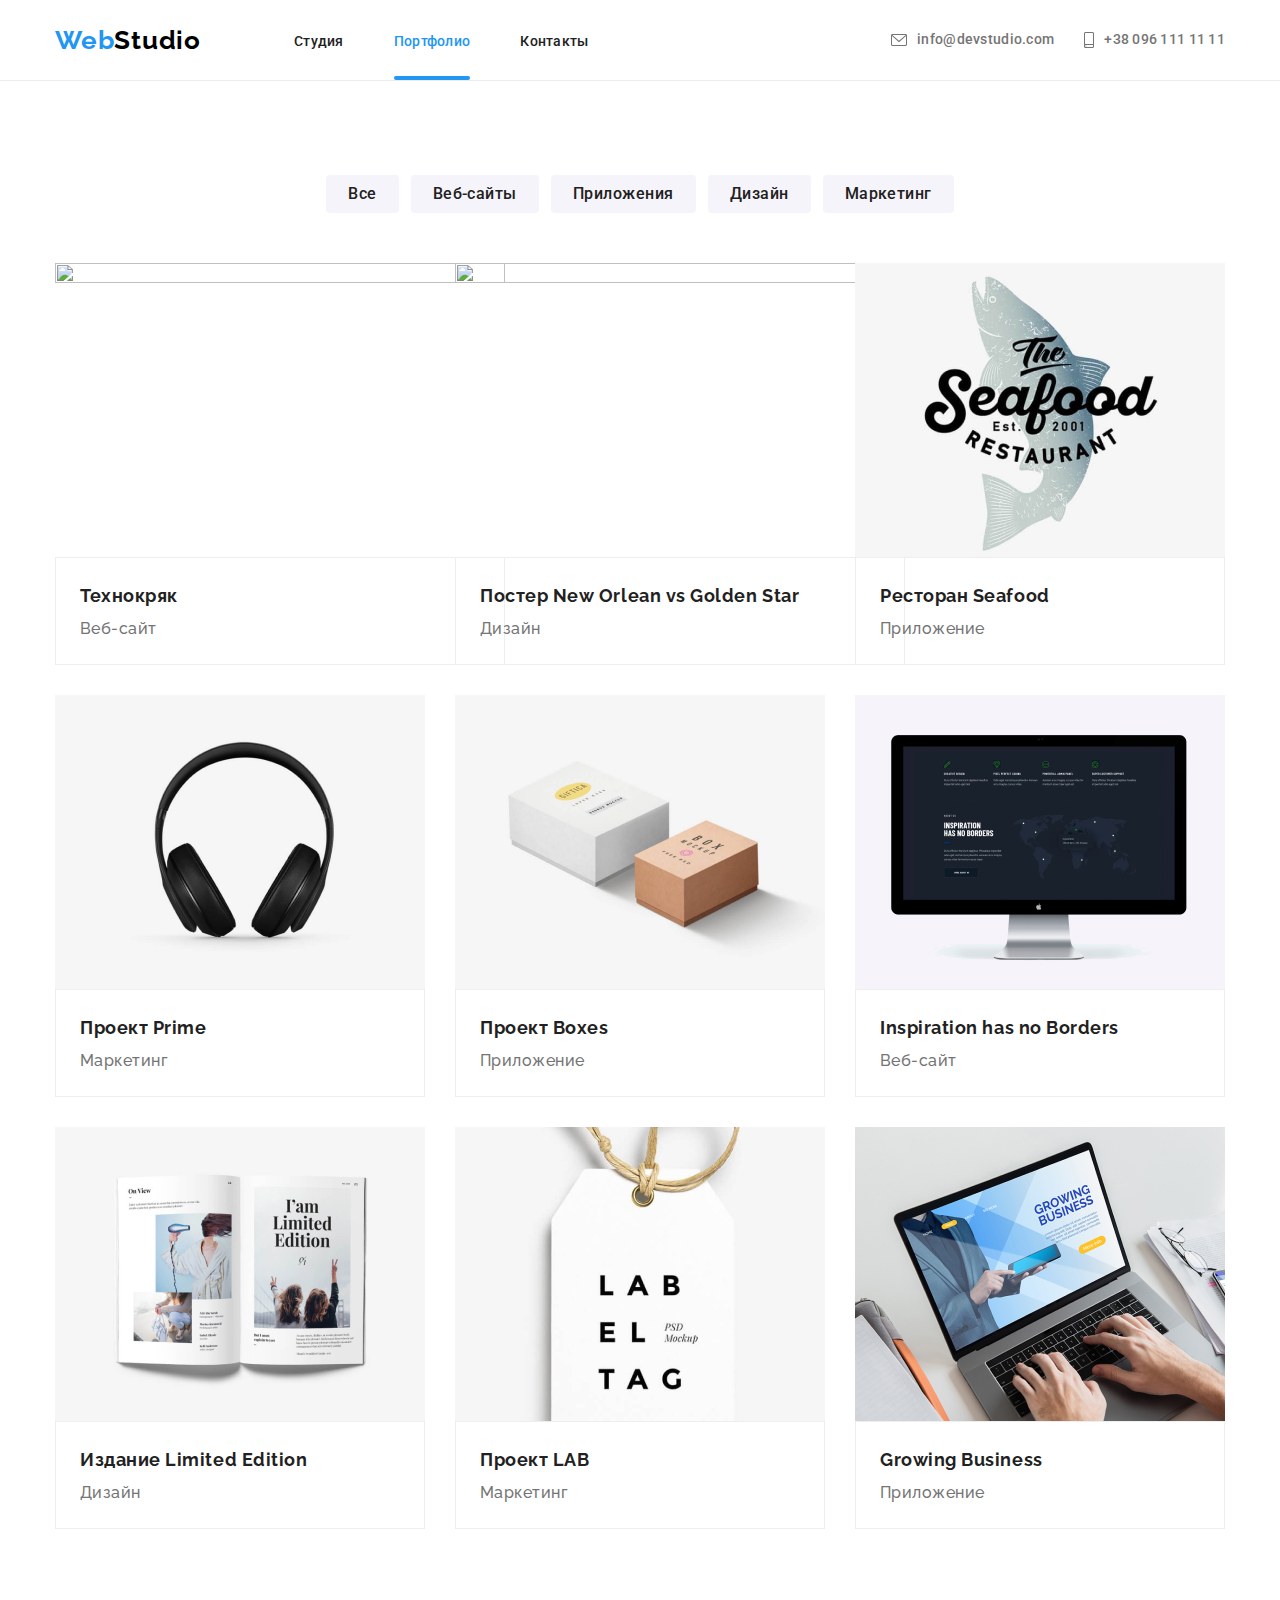
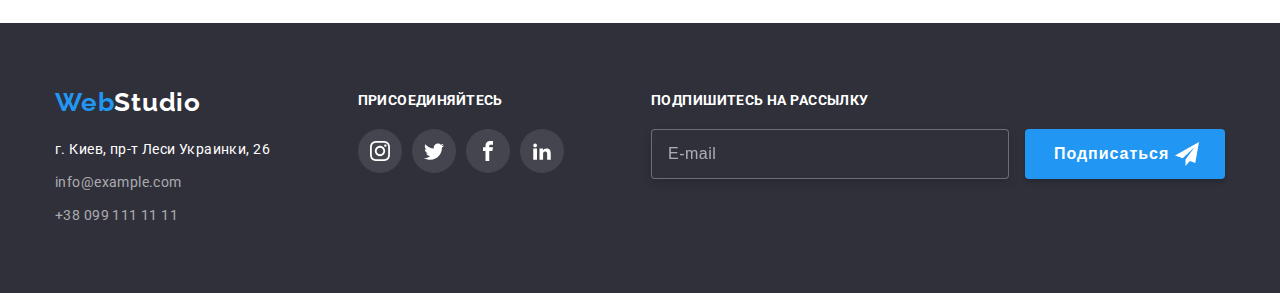
==== portfolio.html @ c04959a3 "й" ====
<!DOCTYPE html>
<html lang="ru">
<head>
    <meta charset="UTF-8">
    <meta http-equiv="X-UA-Compatible" content="IE=edge">
    <meta name="viewport" content="width=device-width, initial-scale=1.0">
    <link href="https://fonts.googleapis.com/css2?family=Roboto:wght@400;500;700;900&display=swap" rel="stylesheet">
    <link href="https://fonts.googleapis.com/css2?family=Raleway:wght@500;600;700&display=swap" rel="stylesheet">
    <link rel="stylesheet" href="./css/main.css">
    <title>HomeWork</title>
</head>
<body>
    <header class="test head">
        <div class="container head__container">
            <nav class="head__nav">
                <a class="head__logo" href="#">Web<span>Studio</span></a>
            </nav>
            <div>
                <ul class="head__type">
                    <li><a class="head__website" href="./index.html">Студия</a></li>
                    <li><a class="head__website-link" href="./portfolio.html">Портфолио</a></li>
                    <li><a class="head__website" href="#">Контакты</a></li>
                </ul>
            </div>
            <div class="head__block">
                <ul class="head__adress">
                    <li><a class="head__link" href="mailto:info@devstudio.com">
                        <svg class="head__svg-icon" width="16" height="12">
                            <use href="./images/social/svg/symbol-defs.svg#icon-envelope"></use>
                        </svg>info@devstudio.com</a></li>
                    <li><a class="head__link" href="tel:+380961111111">
                        <svg class="head__svg-icon" width="10" height="16">
                            <use href="./images/social/svg/symbol-defs.svg#icon-smartphone"></use>
                        </svg>+38 096 111 11 11</a></li>
                </ul>
            </div>
        </div>
    </header>
    <main class="main-container">
            <section class="section filters">
                <div class="container">
                    <ul class="filters__bottoms">
                        <li><button class="filters__btn" type="button">Все</button></li>
                        <li><button class="filters__btn" type="button">Веб-сайты</button></li>
                        <li><button class="filters__btn" type="button">Приложения</button></li>
                        <li><button class="filters__btn" type="button">Дизайн</button></li>
                        <li><button class="filters__btn" type="button">Маркетинг</button></li>
                    </ul>
                    <ul class="filters__box">
                        <li>
                            <article class="filters__card">
                                <a href="#" class="filters__card-shadow">
                                    <div class="filters__opacity">
                                        <picture>
                                            <source srcset="./images/desktop/img-portdesk-x1.jpg 1x, ./images/desktop/img-portdesk-x1.jpg 2x" media="(min-width: 1200px)" type="image/jpeg">
                                            <source srcset="./images/tablet/img-porthub-x1.jpg 1x, ./images/tablet/img-porthub-x2.jpg 2x" media="(min-width: 768px)" type="image/jpeg">
                                            <source srcset="./images/mobile/img-portmob-x1.jpg 1x, ./images/mobile/img-portmob-x2.jpg 2x" media="(max-width: 767.98px)" type="image/jpeg">
                                            <img src="./images/mobile/img-portmob-x1.jpg" width="450" height="294">
                                        </picture>
                                        <div class="filters__position">
                                            <p>Технокряк это современная площадка распространения коронавируса. Компании используют эту платформу для цифрового шпионажа и атак на защищённые сервера конкурентов.</p>
                                        </div>
                                    </div>
                                    <div class="filters__info">
                                        <h3 class="filters__text">Технокряк</h3>
                                        <p class="filters__text-p">Веб-сайт</p>
                                    </div>
                                </a>
                            </article>
                        </li>
                        <li>
                            <article class="filters__card">
                                <a href="#" class="filters__card-shadow">
                                    <div class="filters__opacity">
                                        <picture>
                                            <source srcset="./images/desktop/img2-portdesk-x1.jpg 1x, ./images/desktop/img2-portdesk-x1.jpg 2x" media="(min-width: 1200px)" type="image/jpeg">
                                            <source srcset="./images/tablet/img2-porthub-x1.jpg 1x, ./images/tablet/img2-porthub-x2.jpg 2x" media="(min-width: 768px)" type="image/jpeg">
                                            <source srcset="./images/mobile/img2-portmob-x1.jpg 1x, ./images/mobile/img2-portmob-x2.jpg 2x" media="(max-width: 767.98px)" type="image/jpeg">
                                            <img src="./images/mobile/img2-portmob-x1.jpg" width="450" height="294">
                                        </picture>
                                            <div class="filters__position">
                                                <p>Технокряк это современная площадка распространения коронавируса. Компании используют эту платформу для цифрового шпионажа и атак на защищённые сервера конкурентов.</p>
                                            </div>
                                    </div>
                                    <div class="filters__info">
                                        <h3 class="filters__text">Постер New Orlean vs Golden Star</h3>
                                        <p class="filters__text-p">Дизайн</p>
                                    </div>
                                </a>
                            </article>
                        </li>
                        <li>
                            <article class="filters__card">
                                <a href="#" class="filters__card-shadow">
                                    <div class="filters__opacity">
                                        <img src="./images/img_3.jpg" width="370" height="294">
                                            <div class="filters__position">
                                                <p>Технокряк это современная площадка распространения коронавируса. Компании используют эту платформу для цифрового шпионажа и атак на защищённые сервера конкурентов.</p>
                                            </div>
                                    </div>
                                    <div class="filters__info">
                                        <h3 class="filters__text">Ресторан Seafood</h3>
                                        <p class="filters__text-p">Приложение</p>
                                    </div>
                                </a>
                            </article>
                        </li>
                        <li>
                            <article class="filters__card">
                                <a href="#" class="filters__card-shadow">
                                    <div class="filters__opacity">
                                        <img src="./images/img_4.jpg" width="370" height="294">
                                            <div class="filters__position">
                                                <p>Технокряк это современная площадка распространения коронавируса. Компании используют эту платформу для цифрового шпионажа и атак на защищённые сервера конкурентов.</p>
                                            </div>
                                    </div>
                                    <div class="filters__info">
                                        <h3 class="filters__text">Проект Prime</h3>
                                        <p class="filters__text-p">Маркетинг</p>
                                    </div>
                                </a>
                            </article>
                        </li>
                        <li>
                            <article class="filters__card">
                                <a href="#" class="filters__card-shadow">
                                    <div class="filters__opacity">
                                        <img src="./images/img_5.jpg" width="370" height="294">
                                            <div class="filters__position">
                                                <p>Технокряк это современная площадка распространения коронавируса. Компании используют эту платформу для цифрового шпионажа и атак на защищённые сервера конкурентов.</p>
                                            </div>
                                    </div>
                                    <div class="filters__info">
                                        <h3 class="filters__text">Проект Boxes</h3>
                                        <p class="filters__text-p">Приложение</p>
                                    </div>
                                </a>
                            </article>
                        </li>
                        <li>
                            <article class="filters__card">
                                <a href="#" class="filters__card-shadow">
                                    <div class="filters__opacity">
                                        <img src="./images/img_6.jpg" width="370" height="294">
                                            <div class="filters__position">
                                                <p>Технокряк это современная площадка распространения коронавируса. Компании используют эту платформу для цифрового шпионажа и атак на защищённые сервера конкурентов.</p>
                                            </div>
                                    </div>
                                    <div class="filters__info">
                                        <h3 class="filters__text">Inspiration has no Borders</h3>
                                        <p class="filters__text-p">Веб-сайт</p>
                                    </div>
                                </a>
                            </article>
                        </li>
                        <li>
                            <article class="filters__card">
                                <a href="#" class="filters__card-shadow">
                                    <div class="filters__opacity">
                                        <img src="./images/img_7.jpg" width="370" height="294">
                                            <div class="filters__position">
                                                <p>Технокряк это современная площадка распространения коронавируса. Компании используют эту платформу для цифрового шпионажа и атак на защищённые сервера конкурентов.</p>
                                            </div>
                                    </div>
                                    <div class="filters__info">
                                        <h3 class="filters__text">Издание Limited Edition</h3>
                                        <p class="filters__text-p">Дизайн</p>
                                    </div>
                                </a>
                            </article>
                        </li>
                        <li>
                            <article class="filters__card">
                                <a href="#" class="filters__card-shadow">
                                    <div class="filters__opacity">
                                        <img src="./images/img_8.jpg" width="370" height="294">
                                            <div class="filters__position">
                                                <p>Технокряк это современная площадка распространения коронавируса. Компании используют эту платформу для цифрового шпионажа и атак на защищённые сервера конкурентов.</p>
                                            </div>
                                    </div>
                                    <div class="filters__info">
                                        <h3 class="filters__text">Проект LAB</h3>
                                        <p class="filters__text-p">Маркетинг</p>
                                    </div>
                                </a>
                            </article>
                        </li>
                        <li>
                            <article class="filters__card">
                                <a href="#" class="filters__card-shadow">
                                    <div class="filters__opacity">
                                        <img src="./images/img_9.jpg" width="370" height="294">
                                            <div class="filters__position">
                                                <p>Технокряк это современная площадка распространения коронавируса. Компании используют эту платформу для цифрового шпионажа и атак на защищённые сервера конкурентов.</p>
                                            </div>
                                    </div>
                                    <div class="filters__info">
                                        <h3 class="filters__text">Growing Business</h3>
                                        <p class="filters__text-p">Приложение</p>
                                    </div>
                                </a>
                            </article>
                        </li>
                    </ul>
                </div>
            </section>
        </div>
    </main>
    <footer class="footer">
        <div class="container footer__container">
            <div class="footer__block">
                <a class="footer__logo" href="#">Web<span>Studio</span></a>
                <address> 
                    <ul class="footer__type">
                        <li><p>г. Киев, пр-т Леси Украинки, 26</p></li>
                        <li class="footer__adress"><a class="footer__link" href="mailto:info@example.com">info@example.com</a></li>
                        <li class="footer__adress"><a class="footer__link" href="tel:+380991111111">+38 099 111 11 11</a></li>
                    </ul>
                </address>
            </div>
            <div class="footer__social">
                <h4>присоединяйтесь</h4>
                <ul class="footer__social-adress">
                    <li class="footer__social-modern">
                        <a class="footer__social-size" href="#">
                            <svg class="soc__icons" width="20" height="20">
                                <use href="./images/social/svg/symbol-defs.svg#icon-instagram"></use>
                            </svg>
                        </a>
                    </li>
                    <li class="footer__social-modern">
                        <a class="footer__social-size"  href="#">
                            <svg class="soc__icons" width="20" height="20">
                                <use href="./images/social/svg/symbol-defs.svg#icon-twitter"></use>
                            </svg>
                        </a>
                    </li>
                    <li class="footer__social-modern">
                        <a class="footer__social-size" href="#">
                            <svg class="soc__icons" width="20" height="20">
                                <use href="./images/social/svg/symbol-defs.svg#icon-facebook"></use>
                            </svg>
                        </a>
                    </li>
                    <li class="footer__social-modern">
                        <a class="footer__social-size" href="#">
                            <svg class="soc__icons" width="20" height="20">
                                <use href="./images/social/svg/symbol-defs.svg#icon-linkedin2"></use>
                            </svg>
                        </a>
                    </li>
                </ul>
            </div>
            <div class="footer__mail">
                <form>
                    <h4>Подпишитесь на рассылку</h4>
                    <div class="footer__input-text">
                        <input type="email" class="footer__mail-type" name="email" placeholder="E-mail">
                        <button type="submit" class="footer__input-btn">Подписаться</button>
                    </div>
                </form>
            </div>
        </div>
    </footer>
</body>
</html>
---- css/main.css ----
body {
  font-family: 'Roboto', sans-serif;
  color: black;
  margin: 0;
  padding: 0;
}

p {
  letter-spacing: 0.03em;
  color: #757575;
}

a {
  font-family: 'Raleway', sans-serif;
  text-decoration: none;
  font-weight: 500;
  color: #212121;
}

h1 {
  font-weight: 900;
  font-size: 26px;
  line-height: 1.61;
  text-align: center;
  letter-spacing: 0.06em;
  text-transform: uppercase;
  color: #FFFFFF;
}

h2 {
  text-align: center;
  font-weight: bold;
  font-size: 36px;
  line-height: 1.17;
  letter-spacing: 0.03em;
}

h3 {
  font-style: normal;
  font-weight: 500;
  font-size: 16px;
  line-height: 1.19;
  letter-spacing: 0.03em;
}

h4 {
  text-transform: uppercase;
  color: white;
  font-weight: bold;
  font-size: 14px;
  line-height: 1.14;
  letter-spacing: 0.03em;
}

ul {
  list-style: none;
}

h1,
h2,
h3,
h4,
p,
ul {
  margin: 0;
  padding: 0;
}

img {
  display: block;
  height: auto;
  max-width: 100%;
}

.container {
  width: 1200px;
  margin-left: auto;
  margin-right: auto;
  padding-left: 15px;
  padding-right: 15px;
  box-sizing: border-box;
}

@media screen and (min-width: 480px) {
  .container {
    max-width: 480px;
  }
}

@media screen and (min-width: 768px) {
  .container {
    max-width: 768px;
  }
}

@media screen and (min-width: 1200px) {
  .container {
    max-width: 1200px;
  }
}

@media screen and (min-width: 1200px) {
  .container h1 {
    font-size: 44px;
    line-height: 1.36;
  }
}

.head {
  background: white;
}

.test {
  border-bottom: 1px solid #ECECEC;
  display: flex;
  height: 80px;
}

.test .container {
  display: flex;
  align-items: center;
  justify-content: space-between;
}

.head__nav {
  display: inline-flex;
  align-items: center;
}

.head__logo {
  font-weight: bold;
  font-size: 24px;
  line-height: 1.17;
  letter-spacing: 0.03em;
  color: #2196F3;
  margin-right: 93px;
}

@media screen and (min-width: 1200px) {
  .head__logo {
    font-size: 26px;
    line-height: 1.19;
  }
}

.head__logo span {
  color: black;
}

.footer__logo {
  font-family: 'Raleway', sans-serif;
  font-weight: bold;
  font-size: 24px;
  line-height: 1.17;
  letter-spacing: 0.03em;
  color: #2196F3;
}

@media screen and (min-width: 1200px) {
  .footer__logo {
    font-size: 26px;
    line-height: 1.19;
  }
}

.footer__logo span {
  color: white;
}

.head__type {
  display: flex;
}

.head__type li {
  margin-right: 50px;
}

.head__type li:last-child {
  margin-right: 0;
}

.head__website-link {
  font-family: 'Roboto', sans-serif;
  font-size: 14px;
  line-height: 1.14;
  letter-spacing: 0.02em;
  position: relative;
  padding-bottom: 31px;
  color: #2196F3;
}

.head__website-link::after {
  content: "";
  position: absolute;
  display: block;
  width: 100%;
  height: 4px;
  bottom: 0;
  border-radius: 2px;
  background-color: #2196F3;
}

.head__website {
  font-family: 'Roboto', sans-serif;
  font-size: 14px;
  line-height: 1.14;
  letter-spacing: 0.02em;
  position: relative;
  transition-property: color;
  transition-duration: 250ms;
  transition-timing-function: cubic-bezier(0.4, 0, 0.2, 1);
}

.head__website:hover {
  color: #2196F3;
}

.head__website:focus {
  color: #2196F3;
}

.head__block {
  margin-left: auto;
}

.head__adress {
  font-style: normal;
  letter-spacing: 0.03em;
  color: rgba(255, 255, 255, 0.6);
  display: flex;
  flex-direction: column;
}

@media screen and (min-width: 768px) {
  .head__adress {
    font-size: 12px;
    line-height: 1.16;
  }
}

@media screen and (min-width: 1200px) {
  .head__adress {
    font-size: 14px;
    line-height: 1.14;
    flex-direction: row;
  }
}

.head__adress li:last-child {
  margin-right: 0;
}

@media screen and (min-width: 1200px) {
  .head__adress li {
    margin-right: 30px;
  }
}

@media screen and (min-width: 480px) and (max-width: 1199px) {
  .head__adress li:not(:last-child) {
    margin-bottom: 10px;
  }
}

@media screen and (min-width: 768px) {
  .head__adress li {
    flex-direction: column;
  }
}

@media screen and (min-width: 1200px) {
  .head__adress li {
    flex-direction: row;
    align-items: center;
  }
}

.head__link {
  display: flex;
  align-items: center;
  font-family: 'Roboto', sans-serif;
  font-weight: 500;
  font-size: 14px;
  line-height: 1.14;
  letter-spacing: 0.02em;
  color: #757575;
  transition-property: color;
  transition-duration: 250ms;
  transition-timing-function: cubic-bezier(0.4, 0, 0.2, 1);
}

.head__link:hover {
  color: #2196F3;
}

.head__link:focus {
  color: #2196F3;
}

.head__svg-icon {
  fill: currentColor;
  margin-right: 10px;
}

.foot__modern {
  display: flex;
  justify-content: space-evenly;
  padding: 0 32px;
}

.foot__social-size {
  display: flex;
  align-items: center;
  justify-content: center;
  border-radius: 50%;
  height: 44px;
  width: 44px;
  color: #AFB1B8;
  transition-property: color, background-color;
  transition-duration: 250ms;
  transition-timing-function: cubic-bezier(0.4, 0, 0.2, 1);
}

.foot__social-size:hover {
  color: white;
  background-color: #2196F3;
}

.foot__social-size:focus {
  color: white;
  background-color: #2196F3;
}

.soc__icons {
  fill: currentColor;
}

.footer__social {
  margin-left: 0;
  margin-bottom: 60px;
}

.footer__social h4 {
  margin-top: 10px;
  margin-bottom: 20px;
}

.footer__social-adress {
  display: flex;
  justify-content: space-between;
}

.footer__social-modern:not(:last-child) {
  margin-right: 10px;
}

.footer__social-size {
  display: flex;
  justify-content: center;
  align-items: center;
  width: 44px;
  height: 44px;
  border-radius: 50%;
  color: white;
  background-color: rgba(255, 255, 255, 0.1);
  transition-property: background-color;
  transition-duration: 250ms;
  transition-timing-function: cubic-bezier(0.4, 0, 0.2, 1);
}

.footer__social-size:hover {
  background-color: #2196F3;
}

.footer__social-size:focus {
  background-color: #2196F3;
}

.btn {
  width: 200px;
  height: 50px;
  font-style: normal;
  font-weight: bold;
  font-size: 16px;
  line-height: 1.87;
  background-color: #2196F3;
  box-shadow: 0px 4px 4px rgba(0, 0, 0, 0.15);
  color: white;
  margin-top: 30px;
  border: none;
  border-radius: 4px;
  cursor: pointer;
}

.filters__bottoms {
  margin-bottom: 50px;
}

.filters__bottoms li {
  display: inline-flex;
  margin-right: 8px;
}

.filters__bottoms li:last-child {
  margin-right: 0;
}

.filters__btn {
  font-family: 'Roboto', sans-serif;
  background: #F5F4FA;
  cursor: pointer;
  border: none;
  border-radius: 4px;
  font-style: normal;
  font-weight: 500;
  font-size: 16px;
  line-height: 1.62;
  letter-spacing: 0.03em;
  color: #212121;
  padding: 6px 22px;
  transition-property: color, background-color, box-shadow;
  transition-duration: 250ms;
  transition-timing-function: cubic-bezier(0.4, 0, 0.2, 1);
}

.filters__btn:hover {
  background: #2196F3;
  color: white;
  box-shadow: 0px 3px 1px rgba(0, 0, 0, 0.1), 0px 1px 2px rgba(0, 0, 0, 0.08), 0px 2px 2px rgba(0, 0, 0, 0.12);
}

.filters__btn:focus {
  background: #2196F3;
  color: white;
  box-shadow: 0px 3px 1px rgba(0, 0, 0, 0.1), 0px 1px 2px rgba(0, 0, 0, 0.08), 0px 2px 2px rgba(0, 0, 0, 0.12);
}

.footer__input-btn {
  width: 200px;
  height: 50px;
  font-weight: bold;
  font-size: 16px;
  line-height: 1.87;
  letter-spacing: 0.06em;
  color: #FFFFFF;
  background: #2196F3;
  box-shadow: 0px 4px 4px rgba(0, 0, 0, 0.15);
  border: none;
  border-radius: 4px;
  background-image: url(../images/social/svg/icon-telegram.svg);
  background-repeat: no-repeat;
  background-position: 150px;
  text-align: left;
  padding-left: 29px;
  cursor: pointer;
}

.modal-form-btn {
  width: 200px;
  height: 50px;
  background-color: #2196F3;
  box-shadow: 0px 4px 4px rgba(0, 0, 0, 0.15);
  border-radius: 4px;
  margin-left: auto;
  margin-right: auto;
  border: none;
  font-style: normal;
  font-weight: bold;
  font-size: 16px;
  line-height: 1.87;
  letter-spacing: 0.06em;
  color: #FFFFFF;
  cursor: pointer;
}

.section {
  padding-bottom: 94px;
}

.decision {
  background-image: linear-gradient(to right, rgba(47, 48, 58, 0.4), rgba(47, 48, 58, 0.4)), url(../images/mobile/mobile-head-1x.jpg);
  background-repeat: no-repeat;
  text-align: center;
  padding: 200px 15px;
  max-width: 1600px;
  margin-left: auto;
  margin-right: auto;
  background-size: cover;
}

@media (min-device-pixel-ratio: 2), (min-resolution: 192dpi), (min-resolution: 2dppx) {
  .decision {
    background-image: linear-gradient(rgba(47, 48, 58, 0.4), rgba(47, 48, 58, 0.4)), url(../images/mobile/mobile-head-2x.jpg);
  }
}

@media (min-width: 481px) {
  .decision {
    background-image: linear-gradient(rgba(47, 48, 58, 0.4), rgba(47, 48, 58, 0.4)), url("../images/tablet/tablet-head-1x.jpg");
  }
}

@media (min-width: 481px) and (min-device-pixel-ratio: 2), (min-width: 481px) and (min-resolution: 192dpi), (min-width: 481px) and (min-resolution: 2dppx) {
  .decision {
    background-image: linear-gradient(rgba(47, 48, 58, 0.4), rgba(47, 48, 58, 0.4)), url("../images/tablet/tablet-head-2x.jpg");
  }
}

@media (min-width: 768px) {
  .decision {
    background-image: linear-gradient(rgba(47, 48, 58, 0.4), rgba(47, 48, 58, 0.4)), url("../images/desktop/desktop-head-1x.jpg");
  }
}

@media (min-width: 768px) and (min-device-pixel-ratio: 2), (min-width: 768px) and (min-resolution: 192dpi), (min-width: 768px) and (min-resolution: 2dppx) {
  .decision {
    background-image: linear-gradient(rgba(47, 48, 58, 0.4), rgba(47, 48, 58, 0.4)), url("../images/desktop/desktop-head-2x.jpg");
  }
}

@media screen and (min-width: 1200px) {
  .decision {
    max-width: 1600px;
  }
}

.info {
  padding-top: 94px;
  background-color: white;
}

.pictures {
  background-color: white;
}

@media screen and (max-width: 1199px) {
  .pictures {
    display: none;
  }
}

.foot {
  padding-top: 94px;
  background-color: #F5F4FA;
}

.main-type {
  width: 100%;
}

@media screen and (min-width: 768px) {
  .main-type {
    display: flex;
    flex-wrap: wrap;
    justify-content: space-between;
  }
}

.main-list {
  margin-bottom: 30px;
  max-width: 450px;
}

@media screen and (min-width: 768px) {
  .main-list {
    max-width: 354px;
    flex-basis: calc(100% / 2);
  }
}

@media screen and (min-width: 1200px) {
  .main-list {
    max-width: 270px;
    margin-bottom: 0;
    flex-basis: calc(100% / 4);
  }
}

@media screen and (min-width: 768px) and (max-width: 1199px) {
  .main-list:nth-child(2n+1) {
    margin-right: 30px;
  }
}

@media screen and (min-width: 768px) and (max-width: 1199px) {
  .main-list:nth-last-child(-n+2) {
    margin-bottom: 0px;
  }
}

@media screen and (min-width: 1200px) {
  .main-list:not(:last-child) {
    margin-right: 30px;
  }
}

.info__section {
  width: 100%;
  height: 120px;
  background: #F5F4FA;
  border-radius: 4px;
  margin-bottom: 30px;
  display: flex;
  align-items: center;
  justify-content: center;
}

@media screen and (min-width: 480px) and (max-width: 1199px) {
  .info__section {
    margin-bottom: 20px;
  }
}

.info__title {
  font-weight: bold;
  font-size: 14px;
  line-height: 1.14;
  text-transform: uppercase;
  margin-bottom: 10px;
}

@media screen and (max-width: 767.9px) {
  .info__title {
    text-align: center;
  }
}

.info__text {
  font-size: 14px;
  line-height: 1.71;
}

.pict {
  justify-content: space-between;
}

.section h2 {
  margin-bottom: 50px;
}

.pictures__list {
  position: relative;
  height: 294px;
}

.pictures__text {
  position: absolute;
  font-style: normal;
  font-weight: 700;
  font-size: 14px;
  line-height: 1.14;
  text-align: center;
  letter-spacing: 0.03em;
  text-transform: uppercase;
  background-color: rgba(47, 48, 58, 0.8);
  padding-top: 27px;
  padding-bottom: 27px;
  bottom: 0;
  width: 100%;
}

.pictures__text p {
  color: #FFFFFF;
}

@media screen and (min-width: 768px) {
  .our-team {
    flex-wrap: wrap;
    flex-basis: calc(100% / 2);
  }
}

@media screen and (min-width: 1200px) {
  .our-team {
    flex-basis: calc(100% / 4);
    flex-wrap: nowrap;
  }
}

.foot__text {
  text-align: center;
  background: #FFFFFF;
  box-shadow: 0px 1px 3px rgba(0, 0, 0, 0.12), 0px 1px 1px rgba(0, 0, 0, 0.14), 0px 2px 1px rgba(0, 0, 0, 0.2);
  border-radius: 0px 0px 4px 4px;
  margin-bottom: 30px;
  padding-bottom: 30px;
}

.foot__text:last-child {
  margin-bottom: 0;
}

@media screen and (min-width: 768px) {
  .foot__text {
    margin-right: 30px;
    width: 354px;
    height: 536px;
    padding-bottom: 0;
  }
  .foot__text:nth-last-child(-n+2) {
    margin-bottom: 0px;
  }
  .foot__text:nth-child(2n) {
    margin-right: 0px;
  }
}

@media screen and (min-width: 1200px) {
  .foot__text {
    margin-bottom: 0;
    width: 270px;
    height: 428px;
    padding-bottom: 0;
  }
  .foot__text:not(:last-child) {
    margin-right: 30px;
  }
}

.foot__text h3 {
  margin-bottom: 10px;
}

.foot__text-block {
  margin-top: 30px;
}

.foot__job {
  font-style: normal;
  font-size: 16px;
  line-height: 1.19;
  margin-bottom: 16px;
}

.main-container {
  background: white;
}

.filters {
  padding-top: 94px;
  text-align: center;
}

.filters__box {
  display: flex;
  flex-wrap: wrap;
  justify-content: space-between;
}

@media screen and (min-width: 768px) {
  .filters__box {
    display: flex;
    flex-basis: calc(100% / 3);
    flex-wrap: wrap;
  }
}

.filters__box li {
  box-sizing: border-box;
  margin-bottom: 30px;
}

@media screen and (min-width: 768px) {
  .filters__box li {
    width: 354px;
    display: flex;
  }
}

@media screen and (min-width: 1200px) {
  .filters__box li {
    width: 370px;
    margin-bottom: 30px;
  }
  .filters__box li:nth-last-child(-n + 3) {
    margin-bottom: 0;
  }
}

.filters__box img {
  display: block;
}

.filters__card {
  display: flex;
}

.filters__card-shadow {
  transition: box-shadow 250ms cubic-bezier(0.4, 0, 0.2, 1);
}

.filters__card-shadow:hover {
  box-shadow: 0px 1px 1px rgba(0, 0, 0, 0.12), 0px 4px 4px rgba(0, 0, 0, 0.06), 1px 4px 6px rgba(0, 0, 0, 0.16);
}

.filters__card-shadow:focus {
  box-shadow: 0px 1px 1px rgba(0, 0, 0, 0.12), 0px 4px 4px rgba(0, 0, 0, 0.06), 1px 4px 6px rgba(0, 0, 0, 0.16);
}

.filters__opacity {
  position: relative;
  display: flex;
  overflow: hidden;
}

.filters__position {
  position: absolute;
  display: flex;
  align-items: center;
  padding-left: 24px;
  padding-right: 24px;
  height: 100%;
  opacity: 0;
  transform: translateY(100%);
  transition-property: transform, opacity;
  transition-duration: 250ms;
  background-color: rgba(33, 150, 243, 0.9);
  transition-timing-function: cubic-bezier(0.4, 0, 0.2, 1);
  pointer-events: none;
}

.filters__card-shadow:hover .filters__position {
  opacity: 0.9;
  transform: translateY(0);
}

.filters__position p {
  text-align: start;
  font-family: 'Roboto';
  font-style: normal;
  font-weight: 400;
  font-size: 18px;
  line-height: 28px;
  letter-spacing: 0.03em;
  color: white;
}

.filters__info {
  padding: 20px 24px;
  text-align: start;
  border: 1px solid #EEEEEE;
}

.filters__text {
  font-weight: bold;
  font-size: 18px;
  line-height: 2;
}

.filters__text-p {
  font-size: 16px;
  line-height: 1.87;
  color: #757575;
}

.clients {
  padding-top: 94px;
}

.clients__type {
  display: flex;
  align-items: center;
  flex-wrap: wrap;
}

.clients__type-block {
  max-width: 290px;
}

.clients__type-block:not(:last-child) {
  margin-bottom: 30px;
}

@media screen and (min-width: 480px) {
  .clients__type-block:nth-last-child(-n+2) {
    margin-bottom: 0px;
  }
  .clients__type-block:nth-child(odd) {
    margin-right: 30px;
  }
}

@media screen and (min-width: 768px) {
  .clients__type-block:nth-last-child(-n+3) {
    margin-bottom: 0px;
  }
  .clients__type-block {
    margin-right: 30px;
  }
  .clients__type-block:nth-child(3n+0) {
    margin-right: 0;
  }
}

@media screen and (min-width: 1200px) {
  .clients__type-block:nth-last-child(-n+6) {
    margin-bottom: 0px;
  }
  .clients__type-block:not(:last-child) {
    margin-right: 30px;
  }
}

.clients__href {
  display: flex;
  justify-content: center;
  align-items: center;
  padding: 20px 63px;
  height: 90px;
  color: #AFB1B8;
  border: 1px solid #AFB1B8;
  box-sizing: border-box;
  border-radius: 4px;
  transition-property: color, border;
  transition-duration: 250ms;
  transition-timing-function: cubic-bezier(0.4, 0, 0.2, 1);
}

.clients__href:hover {
  color: #2196F3;
  border: 1px solid #2196F3;
}

.clients__href:focus {
  color: #2196F3;
  border: 1px solid #2196F3;
}

@media screen and (min-width: 480px) {
  .clients__href {
    width: 210px;
  }
}

@media screen and (min-width: 768px) {
  .clients__href {
    padding: 16px 60px;
    width: 226px;
  }
}

@media screen and (min-width: 1200px) {
  .clients__href {
    padding: 16px 32px;
    width: 170px;
  }
}

.footer {
  background: #2F303A;
  padding-top: 60px;
  padding-bottom: 60px;
  text-align: center;
}

@media screen and (min-width: 1200px) {
  .footer {
    text-align: left;
    align-items: center;
  }
}

.footer p {
  font-family: 'Roboto', sans-serif;
  font-style: normal;
  font-style: normal;
  font-size: 14px;
  line-height: 1.71;
  color: #FFFFFF;
  letter-spacing: 0.03em;
  margin-top: 20px;
}

.footer__type li:not(:last-child) {
  margin-bottom: 9px;
}

.footer__adress {
  font-style: normal;
  font-size: 14px;
  line-height: 1.71;
  letter-spacing: 0.03em;
  color: rgba(255, 255, 255, 0.6);
  align-items: center;
}

.footer__link {
  font-family: 'Roboto', sans-serif;
  font-weight: normal;
  font-size: 14px;
  line-height: 1.14;
  letter-spacing: 0.03em;
  color: rgba(255, 255, 255, 0.6);
}

.footer__container {
  display: flex;
  flex-direction: column;
  align-items: center;
}

@media screen and (min-width: 768px) {
  .footer__container {
    flex-direction: row;
    flex-wrap: wrap;
    align-items: baseline;
    justify-content: space-around;
  }
}

@media screen and (min-width: 1200px) {
  .footer__container {
    flex-wrap: nowrap;
    justify-content: space-between;
  }
}

.footer__block {
  margin-bottom: 60px;
  align-self: center;
}

@media screen and (min-width: 1200px) {
  .footer__block {
    margin-bottom: 0;
  }
}

.footer__mail {
  flex-direction: column;
  align-items: center;
  margin-left: 0;
}

@media screen and (min-width: 1200px) {
  .footer__mail {
    flex-direction: initial;
    flex-wrap: wrap;
    align-items: flex-end;
    min-width: 570px;
  }
}

.footer__mail h4 {
  margin-top: 10px;
}

.footer__input-text {
  display: flex;
  flex-direction: column;
  align-items: center;
  margin-top: 20px;
}

@media screen and (min-width: 1200px) {
  .footer__input-text {
    display: block;
  }
}

.footer__mail-type {
  width: 358px;
  height: 50px;
  border: 1px solid rgba(255, 255, 255, 0.3);
  background-color: #2F303A;
  box-sizing: border-box;
  filter: drop-shadow(0px 4px 4px rgba(0, 0, 0, 0.15));
  border-radius: 4px;
  margin-bottom: 20px;
  padding-left: 16px;
  color: rgba(255, 255, 255, 0.6);
}

.footer__mail-type:focus-within {
  outline: none;
}

.footer__mail-type::placeholder {
  font-style: normal;
  font-size: 16px;
  line-height: 1.25;
  letter-spacing: 0.03em;
  color: rgba(255, 255, 255, 0.6);
}

@media screen and (min-width: 480px) {
  .footer__mail-type {
    min-width: 450px;
  }
}

@media screen and (min-width: 1200px) {
  .footer__mail-type {
    margin-right: 12px;
    min-width: 358px;
  }
}

.modal-window {
  position: fixed;
  left: 0;
  top: 0;
  width: 100%;
  height: 100%;
  opacity: 1;
  transition: opacity 250ms cubic-bezier(0.4, 0, 0.2, 1);
  background-color: rgba(0, 0, 0, 0.2);
}

.modal-window.is-hidden {
  opacity: 0;
  pointer-events: none;
}

.modal {
  position: absolute;
  max-height: 100vh;
  min-width: 320px;
  border-radius: 4px;
  background-color: #FFFFFF;
  box-shadow: 0px 1px 3px rgba(0, 0, 0, 0.12), 0px 1px 1px rgba(0, 0, 0, 0.14), 0px 2px 1px rgba(0, 0, 0, 0.2);
  top: 50%;
  left: 50%;
  transform: translate(-50%, -50%) scale(1);
  transition: transform 250ms cubic-bezier(0.4, 0, 0.2, 1);
  text-align: end;
  padding: 40px;
}

@media screen and (min-width: 480px) {
  .modal {
    min-width: 450px;
  }
}

@media screen and (min-width: 1200px) {
  .modal {
    min-width: 528px;
  }
}

.modal-window.is-hidden .modal {
  transform: translate(-50%, -50%) scale(0.2);
}

.modal__close {
  position: absolute;
  display: flex;
  margin-left: auto;
  align-items: center;
  width: 30px;
  height: 30px;
  border: 1px solid rgba(0, 0, 0, 0.1);
  border-radius: 50%;
  cursor: pointer;
  top: 8px;
  right: 8px;
  background-color: white;
}

.modal__close-svg {
  position: absolute;
  display: inline-block;
  top: 50%;
  left: 50%;
  transform: translateY(-50%) translateX(-50%);
  transition: 250ms cubic-bezier(0.4, 0, 0.2, 1);
}

.modal__close:hover .modal__close-svg {
  fill: #2196F3;
}

.modal h4 {
  text-transform: none;
  margin-bottom: 12px;
  font-style: normal;
  font-weight: bold;
  font-size: 20px;
  line-height: 1.15;
  text-align: center;
  letter-spacing: 0.03em;
  color: #212121;
}

@media screen and (max-width: 479px) {
  .modal h4 {
    font-size: 15px;
  }
}

.form {
  display: flex;
  flex-direction: column;
  text-align: start;
}

.form__block-item {
  position: relative;
  display: flex;
  flex-direction: column;
}

.form__name {
  font-style: normal;
  font-size: 12px;
  line-height: 1.17;
  letter-spacing: 0.01em;
  color: #757575;
  margin-bottom: 4px;
}

.form__label {
  margin-bottom: 10px;
}

.form__block-item {
  position: relative;
}

.form__input {
  width: 100%;
  height: 40px;
  border: 1px solid rgba(33, 33, 33, 0.2);
  box-sizing: border-box;
  border-radius: 4px;
  padding-left: 36px;
}

.form__block-item:focus-within .form__input {
  border: 1px solid #2196F3;
  outline: none;
}

.form__name-svg {
  position: absolute;
  display: block;
  transform: translateY(-50%);
  top: 50%;
  font-style: normal;
  font-size: 12px;
  line-height: 1.17;
  letter-spacing: 0.01em;
  color: #757575;
  margin-bottom: 4px;
  margin-left: 12px;
}

.form__block-item:focus-within .form__name-svg {
  fill: #2196F3;
}

.form__area {
  font-family: 'Roboto';
  font-style: normal;
  font-size: 12px;
  line-height: 1.14;
  letter-spacing: 0.01em;
  width: 100%;
  border: 1px solid rgba(33, 33, 33, 0.2);
  box-sizing: border-box;
  border-radius: 4px;
  margin-bottom: 20px;
  padding: 12px 16px;
  resize: none;
}

.form__area:focus-within {
  border: 1px solid #2196F3;
  outline: none;
}

@media screen and (max-width: 479px) {
  .form__area {
    height: 90px;
  }
}

@media screen and (min-width: 480px) {
  .form__area {
    height: 120px;
  }
}

.form__area::placeholder {
  color: rgba(117, 117, 117, 0.5);
}

@media screen and (min-width: 480px) and (max-width: 1199px) {
  .form__area::placeholder {
    font-size: 14px;
  }
}

@media screen and (min-width: 1200px) {
  .form__area::placeholder {
    line-height: 1.16;
  }
}

.form__checkbox-text {
  font-style: normal;
  font-size: 12px;
  line-height: 1.16;
  letter-spacing: 0.03em;
  color: #757575;
  margin-bottom: 30px;
  display: flex;
  align-items: center;
  justify-content: space-evenly;
}

@media screen and (max-width: 479px) {
  .form__checkbox-text {
    font-size: 10px;
  }
}

@media screen and (min-width: 1200px) {
  .form__checkbox-text {
    font-size: 14px;
    line-height: 1.71;
  }
}

.form__checkbox-text a {
  text-decoration: underline;
  color: #2196F3;
}

.checkbox-hidden {
  position: absolute !important;
  width: 1px !important;
  height: 1px !important;
  padding: 0 !important;
  border: 0 !important;
  overflow: hidden;
  margin: 0 !important;
}

.form__check {
  width: 12px;
  height: 11px;
  border: 2px solid black;
  position: relative;
  display: inline-block;
  border-radius: 2px;
}

.form__checkbox:checked + .form__check {
  background-image: url(../images/social/svg/vector.svg);
  background-repeat: no-repeat;
  background-color: #2196F3;
  background-position: center;
  border-color: #2196F3;
  background-size: contain;
  background-origin: border-box;
}
/*# sourceMappingURL=main.css.map */
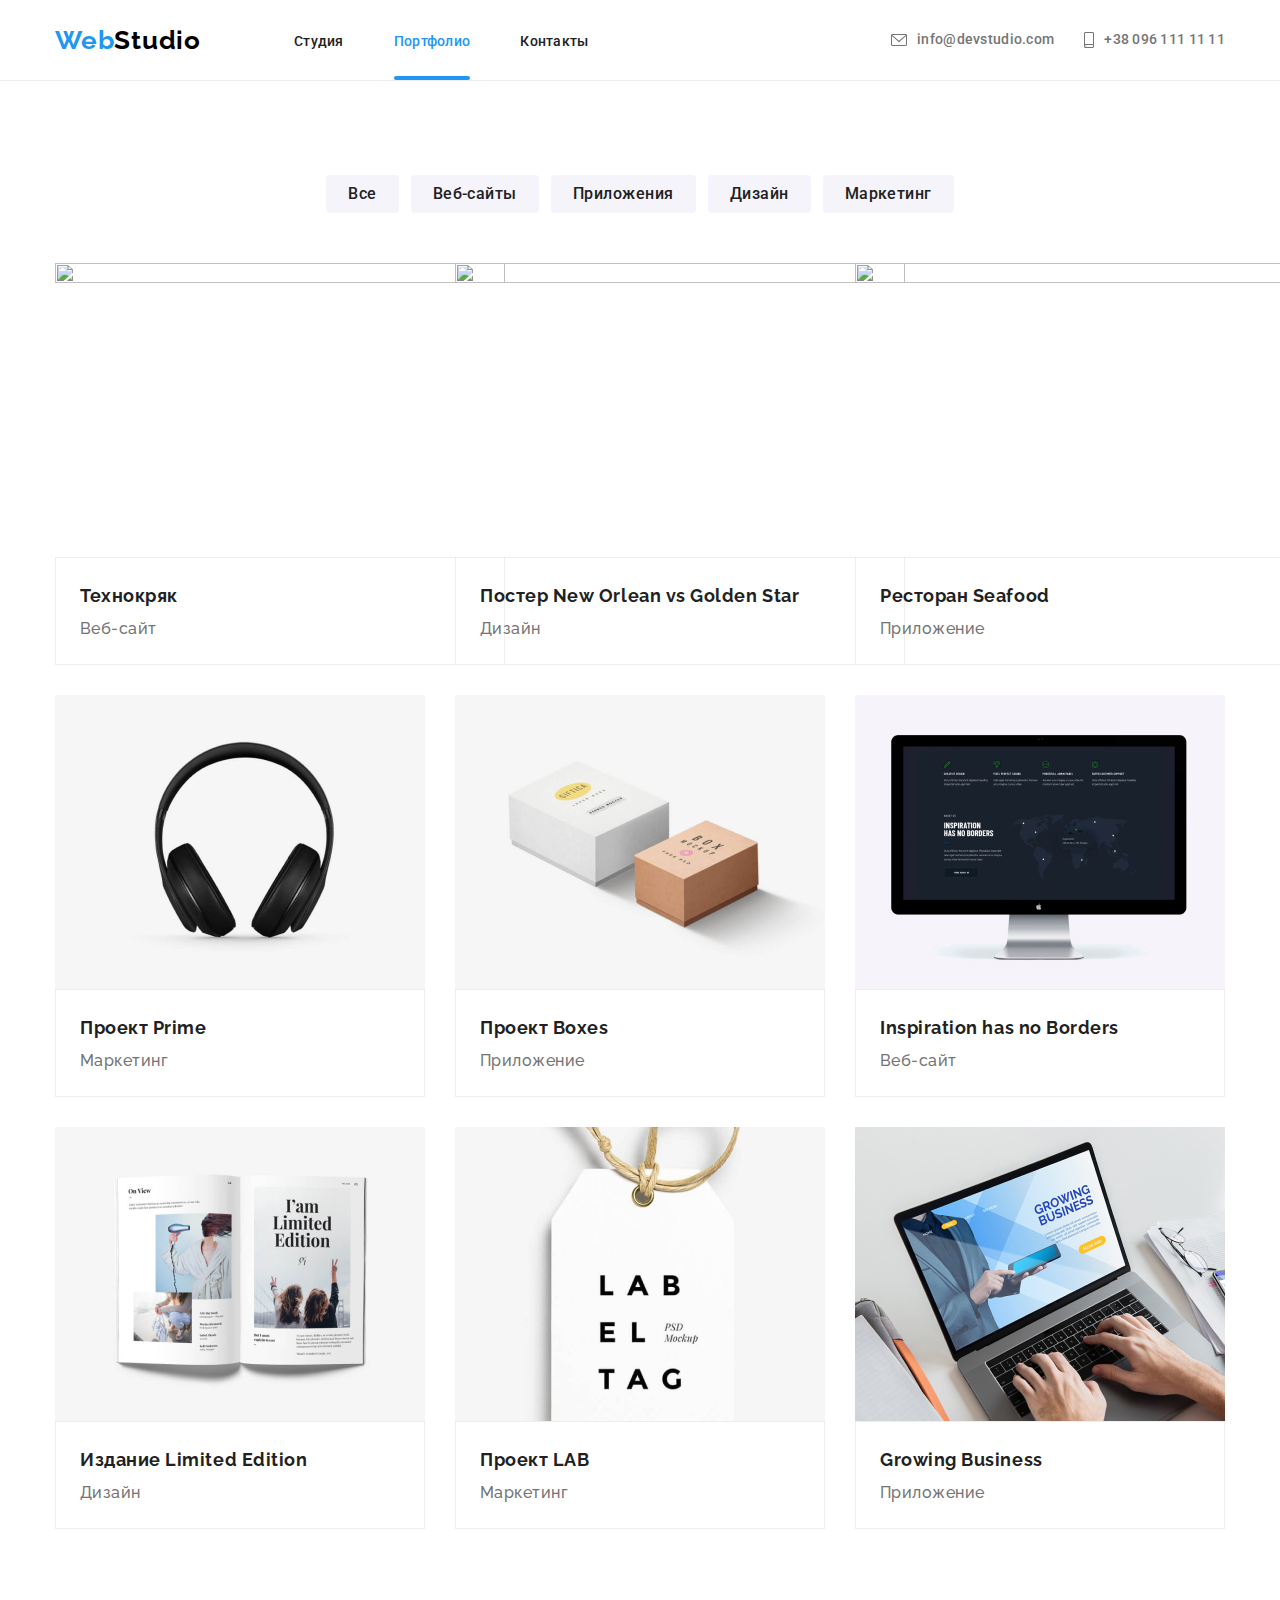
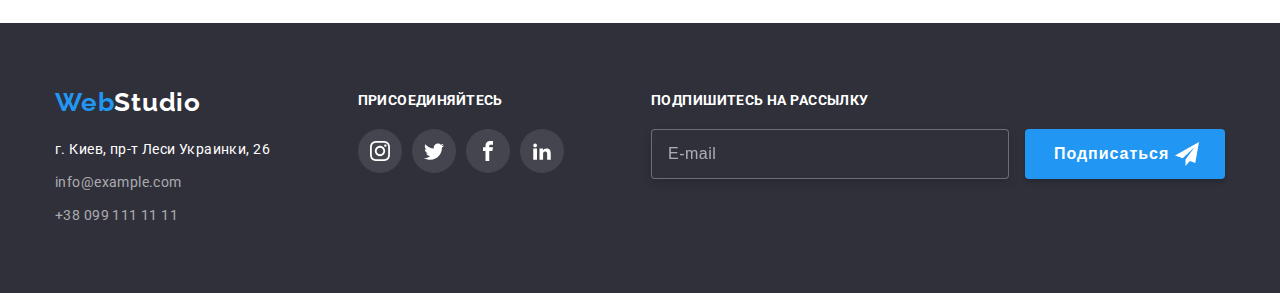
==== commit 38db4f06: "Update portfolio.html" ====
--- a/portfolio.html
+++ b/portfolio.html
@@ -93,7 +93,12 @@
                             <article class="filters__card">
                                 <a href="#" class="filters__card-shadow">
                                     <div class="filters__opacity">
-                                        <img src="./images/img_3.jpg" width="370" height="294">
+                                        <picture>
+                                            <source srcset="./images/desktop/img3-portdesk-x1.jpg 1x, ./images/desktop/img3-portdesk-x1.jpg 2x" media="(min-width: 1200px)" type="image/jpeg">
+                                            <source srcset="./images/tablet/img3-porthub-x1.jpg 1x, ./images/tablet/img3-porthub-x2.jpg 2x" media="(min-width: 768px)" type="image/jpeg">
+                                            <source srcset="./images/mobile/img3-portmob-x1.jpg 1x, ./images/mobile/img3-porthub-x2.jgp 2x" media="(max-width: 767.98px)" type="image/jpeg">
+                                          <img src="./images/mobile/img3-portmob-x1.jpg" width="450" height="294">  
+                                        </picture>
                                             <div class="filters__position">
                                                 <p>Технокряк это современная площадка распространения коронавируса. Компании используют эту платформу для цифрового шпионажа и атак на защищённые сервера конкурентов.</p>
                                             </div>
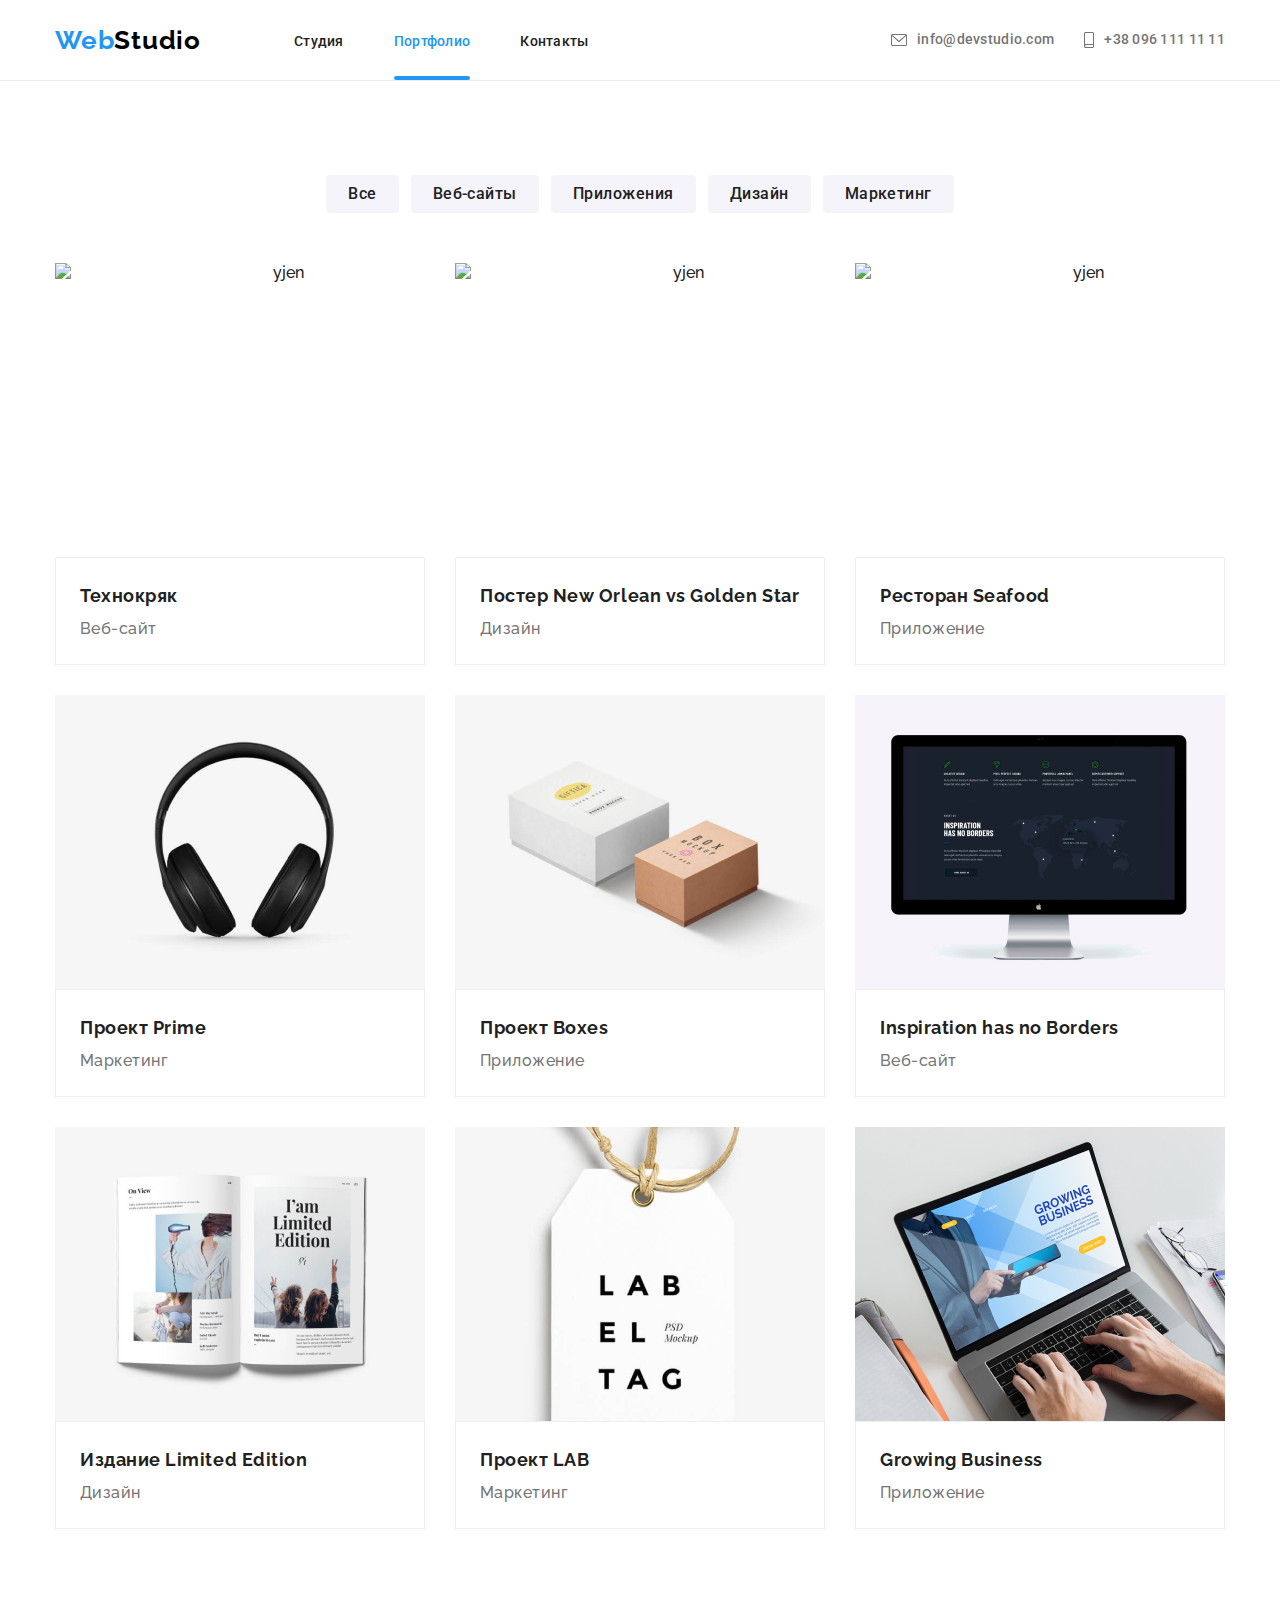
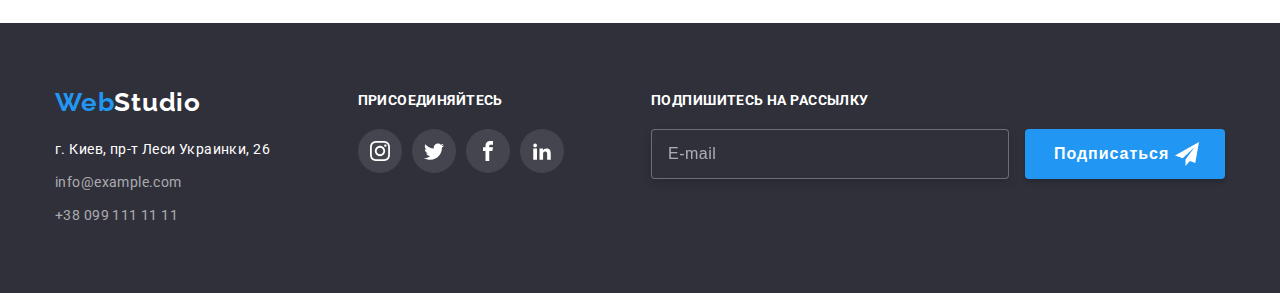
==== commit 1509a10f: "й" ====
--- a/portfolio.html
+++ b/portfolio.html
@@ -52,10 +52,10 @@
                                 <a href="#" class="filters__card-shadow">
                                     <div class="filters__opacity">
                                         <picture>
-                                            <source srcset="./images/desktop/img-portdesk-x1.jpg 1x, ./images/desktop/img-portdesk-x1.jpg 2x" media="(min-width: 1200px)" type="image/jpeg">
+                                            <source srcset="./images/desktop/img-portdesk-x1.jpg 1x, ./images/desktop/img-portdesk-x2.jpg 2x" media="(min-width: 1200px)" type="image/jpeg">
                                             <source srcset="./images/tablet/img-porthub-x1.jpg 1x, ./images/tablet/img-porthub-x2.jpg 2x" media="(min-width: 768px)" type="image/jpeg">
                                             <source srcset="./images/mobile/img-portmob-x1.jpg 1x, ./images/mobile/img-portmob-x2.jpg 2x" media="(max-width: 767.98px)" type="image/jpeg">
-                                            <img src="./images/mobile/img-portmob-x1.jpg" width="450" height="294">
+                                            <img src="./images/mobile/img-portmob-x1.jpg" width="450" height="294" alt="yjen">
                                         </picture>
                                         <div class="filters__position">
                                             <p>Технокряк это современная площадка распространения коронавируса. Компании используют эту платформу для цифрового шпионажа и атак на защищённые сервера конкурентов.</p>
@@ -76,7 +76,7 @@
                                             <source srcset="./images/desktop/img2-portdesk-x1.jpg 1x, ./images/desktop/img2-portdesk-x1.jpg 2x" media="(min-width: 1200px)" type="image/jpeg">
                                             <source srcset="./images/tablet/img2-porthub-x1.jpg 1x, ./images/tablet/img2-porthub-x2.jpg 2x" media="(min-width: 768px)" type="image/jpeg">
                                             <source srcset="./images/mobile/img2-portmob-x1.jpg 1x, ./images/mobile/img2-portmob-x2.jpg 2x" media="(max-width: 767.98px)" type="image/jpeg">
-                                            <img src="./images/mobile/img2-portmob-x1.jpg" width="450" height="294">
+                                            <img src="./images/mobile/img2-portmob-x1.jpg" width="450" height="294" alt="yjen">
                                         </picture>
                                             <div class="filters__position">
                                                 <p>Технокряк это современная площадка распространения коронавируса. Компании используют эту платформу для цифрового шпионажа и атак на защищённые сервера конкурентов.</p>
@@ -97,7 +97,7 @@
                                             <source srcset="./images/desktop/img3-portdesk-x1.jpg 1x, ./images/desktop/img3-portdesk-x1.jpg 2x" media="(min-width: 1200px)" type="image/jpeg">
                                             <source srcset="./images/tablet/img3-porthub-x1.jpg 1x, ./images/tablet/img3-porthub-x2.jpg 2x" media="(min-width: 768px)" type="image/jpeg">
                                             <source srcset="./images/mobile/img3-portmob-x1.jpg 1x, ./images/mobile/img3-porthub-x2.jgp 2x" media="(max-width: 767.98px)" type="image/jpeg">
-                                          <img src="./images/mobile/img3-portmob-x1.jpg" width="450" height="294">  
+                                          <img src="./images/mobile/img3-portmob-x1.jpg" width="450" height="294" alt="yjen">  
                                         </picture>
                                             <div class="filters__position">
                                                 <p>Технокряк это современная площадка распространения коронавируса. Компании используют эту платформу для цифрового шпионажа и атак на защищённые сервера конкурентов.</p>
--- a/css/main.css
+++ b/css/main.css
@@ -786,6 +786,8 @@
 }
 
 .filters__card-shadow {
+  display: flex;
+  flex-direction: column;
   transition: box-shadow 250ms cubic-bezier(0.4, 0, 0.2, 1);
 }
 
@@ -801,6 +803,19 @@
   position: relative;
   display: flex;
   overflow: hidden;
+}
+
+@media screen and (min-width: 768px) {
+  .filters__opacity {
+    width: 354px;
+    display: flex;
+  }
+}
+
+@media screen and (min-width: 1200px) {
+  .filters__opacity {
+    width: 370px;
+  }
 }
 
 .filters__position {
@@ -839,6 +854,7 @@
   padding: 20px 24px;
   text-align: start;
   border: 1px solid #EEEEEE;
+  flex-grow: 1;
 }
 
 .filters__text {
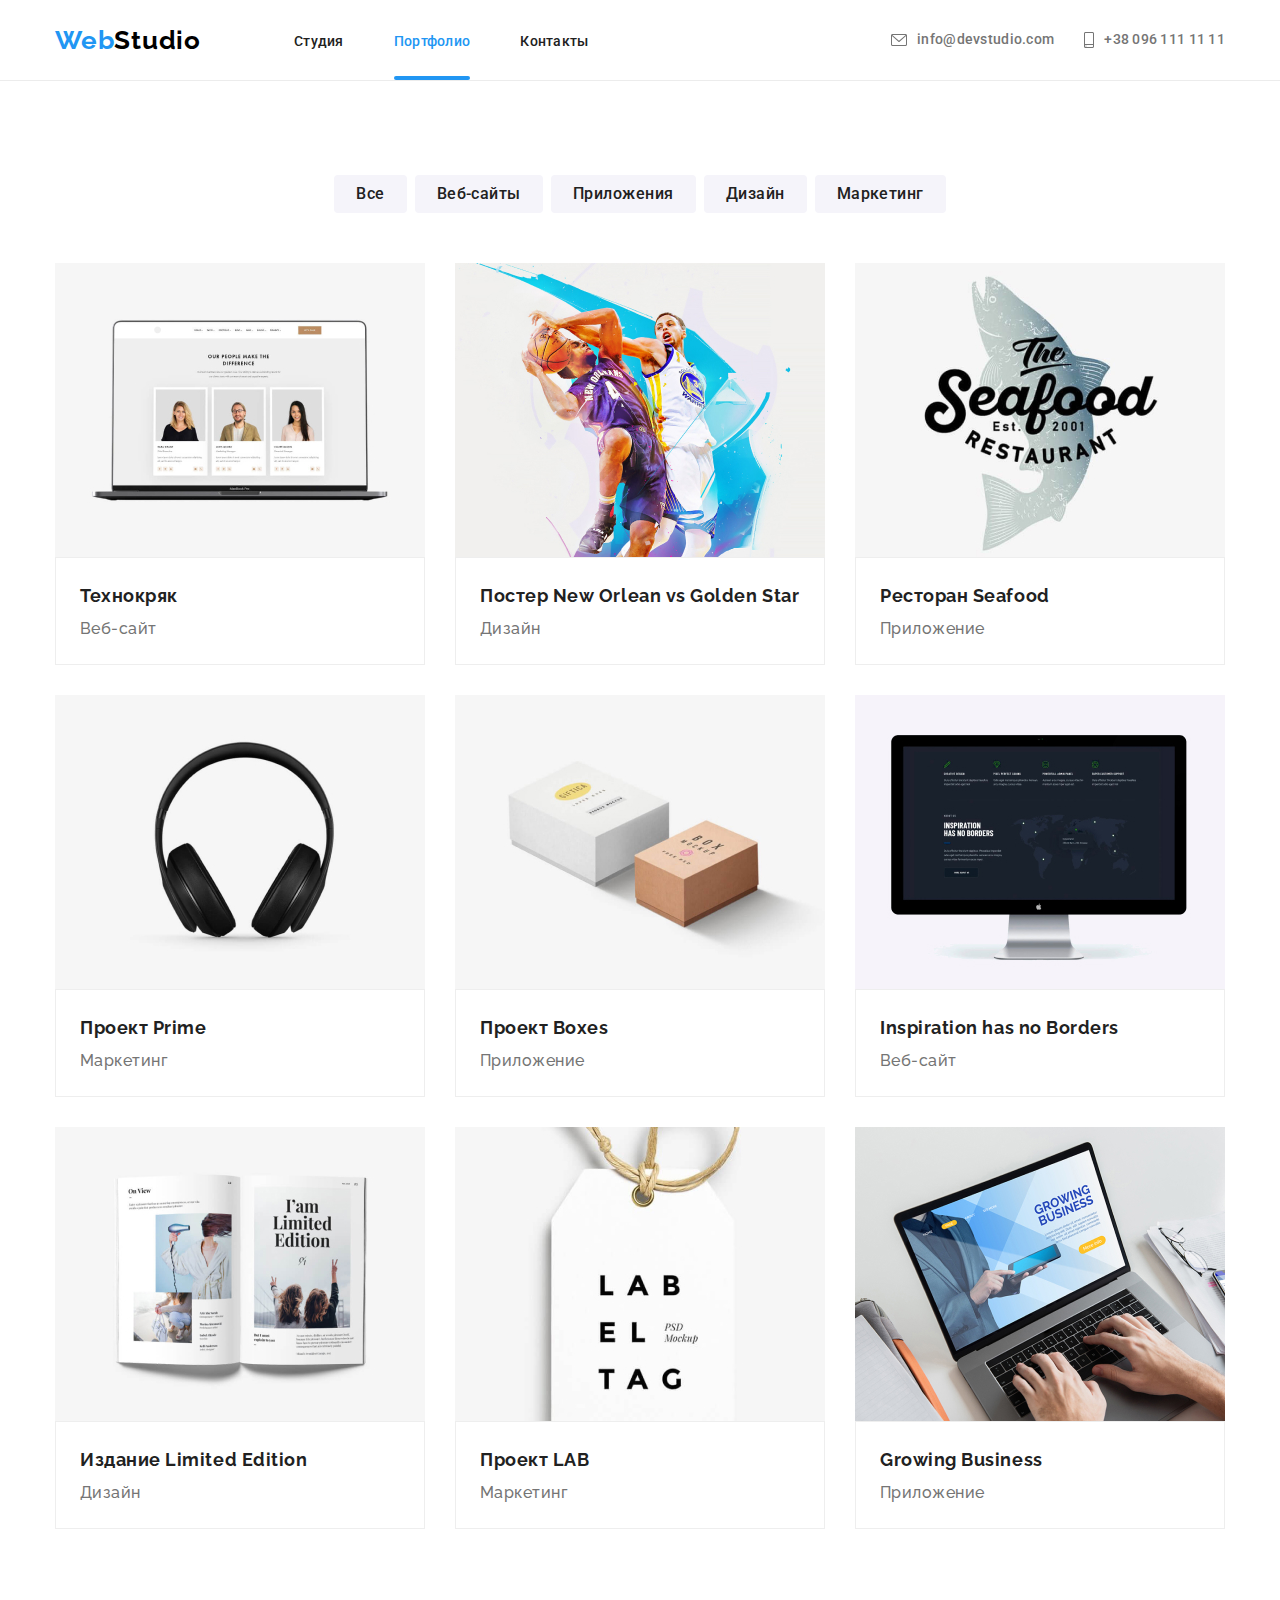
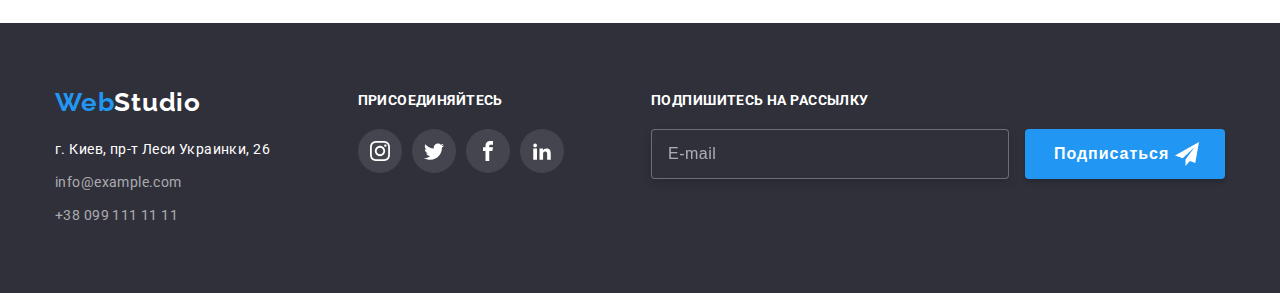
==== commit 89245485: "й" ====
--- a/portfolio.html
+++ b/portfolio.html
@@ -52,8 +52,8 @@
                                 <a href="#" class="filters__card-shadow">
                                     <div class="filters__opacity">
                                         <picture>
-                                            <source srcset="./images/desktop/img-portdesk-x1.jpg 1x, ./images/desktop/img-portdesk-x2.jpg 2x" media="(min-width: 1200px)" type="image/jpeg">
-                                            <source srcset="./images/tablet/img-porthub-x1.jpg 1x, ./images/tablet/img-porthub-x2.jpg 2x" media="(min-width: 768px)" type="image/jpeg">
+                                            <source srcset="./images/desktop/img-potrdesk-x1.jpg 1x, ./images/desktop/img-potrdesk-x2.jpg 2x" media="(min-width: 1200px)" type="image/jpeg">
+                                            <source srcset="./images/tablet/img-porttab-x1.jpg 1x, ./images/tablet/img-porttab-x2.jpg 2x" media="(min-width: 768px)" type="image/jpeg">
                                             <source srcset="./images/mobile/img-portmob-x1.jpg 1x, ./images/mobile/img-portmob-x2.jpg 2x" media="(max-width: 767.98px)" type="image/jpeg">
                                             <img src="./images/mobile/img-portmob-x1.jpg" width="450" height="294" alt="yjen">
                                         </picture>
@@ -73,8 +73,8 @@
                                 <a href="#" class="filters__card-shadow">
                                     <div class="filters__opacity">
                                         <picture>
-                                            <source srcset="./images/desktop/img2-portdesk-x1.jpg 1x, ./images/desktop/img2-portdesk-x1.jpg 2x" media="(min-width: 1200px)" type="image/jpeg">
-                                            <source srcset="./images/tablet/img2-porthub-x1.jpg 1x, ./images/tablet/img2-porthub-x2.jpg 2x" media="(min-width: 768px)" type="image/jpeg">
+                                            <source srcset="./images/desktop/img2-potrdesk-x1.jpg 1x, ./images/desktop/img2-potrdesk-x1.jpg 2x" media="(min-width: 1200px)" type="image/jpeg">
+                                            <source srcset="./images/tablet/img2-porttab-x1.jpg 1x, ./images/tablet/img2-porttab-x2.jpg 2x" media="(min-width: 768px)" type="image/jpeg">
                                             <source srcset="./images/mobile/img2-portmob-x1.jpg 1x, ./images/mobile/img2-portmob-x2.jpg 2x" media="(max-width: 767.98px)" type="image/jpeg">
                                             <img src="./images/mobile/img2-portmob-x1.jpg" width="450" height="294" alt="yjen">
                                         </picture>
@@ -94,9 +94,9 @@
                                 <a href="#" class="filters__card-shadow">
                                     <div class="filters__opacity">
                                         <picture>
-                                            <source srcset="./images/desktop/img3-portdesk-x1.jpg 1x, ./images/desktop/img3-portdesk-x1.jpg 2x" media="(min-width: 1200px)" type="image/jpeg">
-                                            <source srcset="./images/tablet/img3-porthub-x1.jpg 1x, ./images/tablet/img3-porthub-x2.jpg 2x" media="(min-width: 768px)" type="image/jpeg">
-                                            <source srcset="./images/mobile/img3-portmob-x1.jpg 1x, ./images/mobile/img3-porthub-x2.jgp 2x" media="(max-width: 767.98px)" type="image/jpeg">
+                                            <source srcset="./images/desktop/img3-potrdesk-x1.jpg 1x, ./images/desktop/img3-potrdesk-x1.jpg 2x" media="(min-width: 1200px)" type="image/jpeg">
+                                            <source srcset="./images/tablet/img3-porttab-x1.jpg 1x, ./images/tablet/img3-porttab-x2.jpg 2x" media="(min-width: 768px)" type="image/jpeg">
+                                            <source srcset="./images/mobile/img3-portmob-x1.jpg 1x, ./images/mobile/img3-portmob-x2.jpg 2x" media="(max-width: 767.98px)" type="image/jpeg">
                                           <img src="./images/mobile/img3-portmob-x1.jpg" width="450" height="294" alt="yjen">  
                                         </picture>
                                             <div class="filters__position">
@@ -114,7 +114,13 @@
                             <article class="filters__card">
                                 <a href="#" class="filters__card-shadow">
                                     <div class="filters__opacity">
-                                        <img src="./images/img_4.jpg" width="370" height="294">
+                                        <picture>
+                                            <source srcset="./images/desktop/img4-potrdesk-x1.jpg 1x, ./images/desktop/img4-potrdesk-x1.jpg 2x" media="(min-width: 1200px)" type="image/jpeg">
+                                            <source srcset="./images/tablet/img4-porttab-x1.jpg 1x, ./images/tablet/img4-porttab-x2.jpg 2x" media="(min-width: 768px)" type="image/jpeg">
+                                            <source srcset="./images/mobile/img4-portmob-x1.jpg 1x, ./images/mobile/img4-portmob-x2.jpg 2x" media="(max-width: 767.98px)" type="image/jpeg">
+                                            <img src="./images/mobile/img4-portmob-x1.jpg" width="450" height="294">   
+                                        </picture>
+                                        
                                             <div class="filters__position">
                                                 <p>Технокряк это современная площадка распространения коронавируса. Компании используют эту платформу для цифрового шпионажа и атак на защищённые сервера конкурентов.</p>
                                             </div>
@@ -130,7 +136,13 @@
                             <article class="filters__card">
                                 <a href="#" class="filters__card-shadow">
                                     <div class="filters__opacity">
-                                        <img src="./images/img_5.jpg" width="370" height="294">
+                                        <picture>
+                                            <source srcset="./images/desktop/img5-potrdesk-x1.jpg 1x, ./images/desktop/img5-potrdesk-x1.jpg 2x" media="(min-width: 1200px)" type="image/jpeg">
+                                            <source srcset="./images/tablet/img5-porttab-x1.jpg 1x, ./images/tablet/img5-porttab-x2.jpg 2x" media="(min-width: 768px)" type="image/jpeg">
+                                            <source srcset="./images/mobile/img5-portmob-x1.jpg 1x, ./images/mobile/img5-portmob-x2.jpg 2x" media="(max-width: 767.98px)" type="image/jpeg">
+                                           <img src="./images/mobile/img5-portmob-x1.jpg" width="450" height="294"> 
+                                        </picture>
+                                        
                                             <div class="filters__position">
                                                 <p>Технокряк это современная площадка распространения коронавируса. Компании используют эту платформу для цифрового шпионажа и атак на защищённые сервера конкурентов.</p>
                                             </div>
@@ -146,7 +158,13 @@
                             <article class="filters__card">
                                 <a href="#" class="filters__card-shadow">
                                     <div class="filters__opacity">
-                                        <img src="./images/img_6.jpg" width="370" height="294">
+                                        <picture>
+                                            <source srcset="./images/desktop/img6-potrdesk-x1.jpg 1x, ./images/desktop/img6-potrdesk-x1.jpg 2x" media="(min-width: 1200px)" type="image/jpeg">
+                                            <source srcset="./images/tablet/img6-porttab-x1.jpg 1x, ./images/tablet/img6-porttab-x2.jpg 2x" media="(min-width: 768px)" type="image/jpeg">
+                                            <source srcset="./images/mobile/img6-portmob-x1.jpg 1x, ./images/mobile/img6-portmob-x2.jpg 2x" media="(max-width: 767.98px)" type="image/jpeg">
+                                            <img src="./images/mobile/img6-portmob-x1.jpg" width="450" height="294">
+                                        </picture>
+                                        
                                             <div class="filters__position">
                                                 <p>Технокряк это современная площадка распространения коронавируса. Компании используют эту платформу для цифрового шпионажа и атак на защищённые сервера конкурентов.</p>
                                             </div>
@@ -162,7 +180,13 @@
                             <article class="filters__card">
                                 <a href="#" class="filters__card-shadow">
                                     <div class="filters__opacity">
-                                        <img src="./images/img_7.jpg" width="370" height="294">
+                                        <picture>
+                                            <source srcset="./images/desktop/img7-potrdesk-x1.jpg 1x, ./images/desktop/img7-potrdesk-x1.jpg 2x" media="(min-width: 1200px)" type="image/jpeg">
+                                            <source srcset="./images/tablet/img7-porttab-x1.jpg 1x, ./images/tablet/img7-porttab-x2.jpg 2x" media="(min-width: 768px)" type="image/jpeg">
+                                            <source srcset="./images/mobile/img7-portmob-x1.jpg 1x, ./images/mobile/img7-portmob-x2.jpg 2x" media="(max-width: 767.98px)" type="image/jpeg">
+                                           <img src="./images/mobile/img7-portmob-x1.jpg" width="450" height="294"> 
+                                        </picture>
+                                        
                                             <div class="filters__position">
                                                 <p>Технокряк это современная площадка распространения коронавируса. Компании используют эту платформу для цифрового шпионажа и атак на защищённые сервера конкурентов.</p>
                                             </div>
@@ -178,7 +202,13 @@
                             <article class="filters__card">
                                 <a href="#" class="filters__card-shadow">
                                     <div class="filters__opacity">
-                                        <img src="./images/img_8.jpg" width="370" height="294">
+                                        <picture>
+                                            <source srcset="./images/desktop/img8-potrdesk-x1.jpg 1x, ./images/desktop/img8-potrdesk-x1.jpg 2x" media="(min-width: 1200px)" type="image/jpeg">
+                                            <source srcset="./images/tablet/img8-porttab-x1.jpg 1x, ./images/tablet/img8-porttab-x2.jpg 2x" media="(min-width: 768px)" type="image/jpeg">
+                                            <source srcset="./images/mobile/img8-portmob-x1.jpg 1x, ./images/mobile/img8-portmob-x2.jpg 2x" media="(max-width: 767.98px)" type="image/jpeg">
+                                           <img src="./images/mobile/img8-portmob-x1.jpg" width="450" height="294"> 
+                                        </picture>
+                                        
                                             <div class="filters__position">
                                                 <p>Технокряк это современная площадка распространения коронавируса. Компании используют эту платформу для цифрового шпионажа и атак на защищённые сервера конкурентов.</p>
                                             </div>
@@ -194,7 +224,13 @@
                             <article class="filters__card">
                                 <a href="#" class="filters__card-shadow">
                                     <div class="filters__opacity">
-                                        <img src="./images/img_9.jpg" width="370" height="294">
+                                        <picture>
+                                            <source srcset="./images/desktop/img9-potrdesk-x1.jpg 1x, ./images/desktop/img9-potrdesk-x1.jpg 2x" media="(min-width: 1200px)" type="image/jpeg">
+                                            <source srcset="./images/tablet/img9-porttab-x1.jpg 1x, ./images/tablet/img9-porttab-x2.jpg 2x" media="(min-width: 768px)" type="image/jpeg">
+                                            <source srcset="./images/mobile/img9-portmob-x1.jpg 1x, ./images/mobile/img9-portmob-x2.jpg 2x" media="(max-width: 767.98px)" type="image/jpeg">
+                                           <img src="./images/mobile/img9-portmob-x1.jpg" width="450" height="294"> 
+                                        </picture>
+                                        
                                             <div class="filters__position">
                                                 <p>Технокряк это современная площадка распространения коронавируса. Компании используют эту платформу для цифрового шпионажа и атак на защищённые сервера конкурентов.</p>
                                             </div>
--- a/css/main.css
+++ b/css/main.css
@@ -393,16 +393,42 @@
 }
 
 .filters__bottoms {
-  margin-bottom: 50px;
+  margin-bottom: 40px;
+  display: flex;
+  flex-wrap: wrap;
+}
+
+@media screen and (min-width: 768px) {
+  .filters__bottoms {
+    margin-bottom: 30px;
+    justify-content: center;
+  }
+}
+
+@media screen and (min-width: 1200px) {
+  .filters__bottoms {
+    margin-bottom: 50px;
+  }
 }
 
 .filters__bottoms li {
   display: inline-flex;
   margin-right: 8px;
+  margin-bottom: 15px;
 }
 
 .filters__bottoms li:last-child {
   margin-right: 0;
+}
+
+.filters__bottoms li:nth-last-child(-n+2) {
+  margin-bottom: 0;
+}
+
+@media screen and (min-width: 768px) {
+  .filters__bottoms li {
+    margin-bottom: 0;
+  }
 }
 
 .filters__btn {
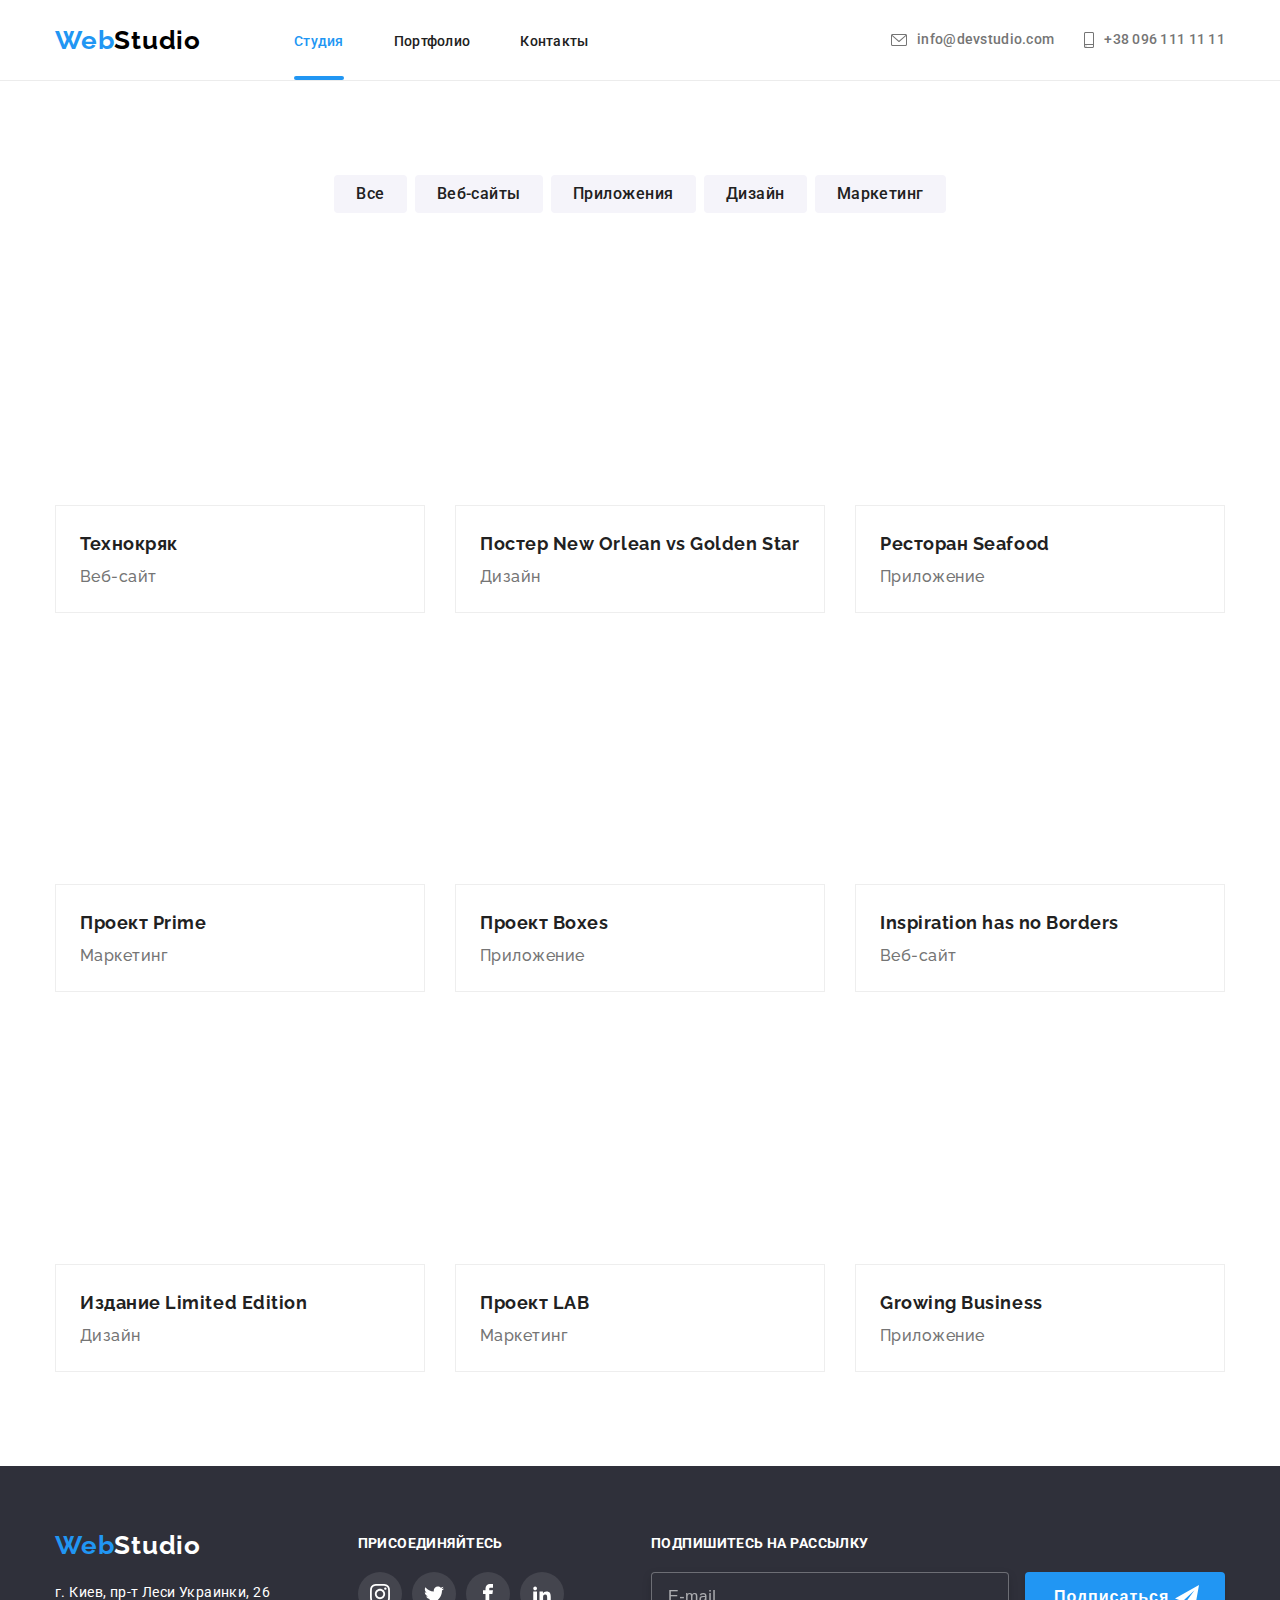
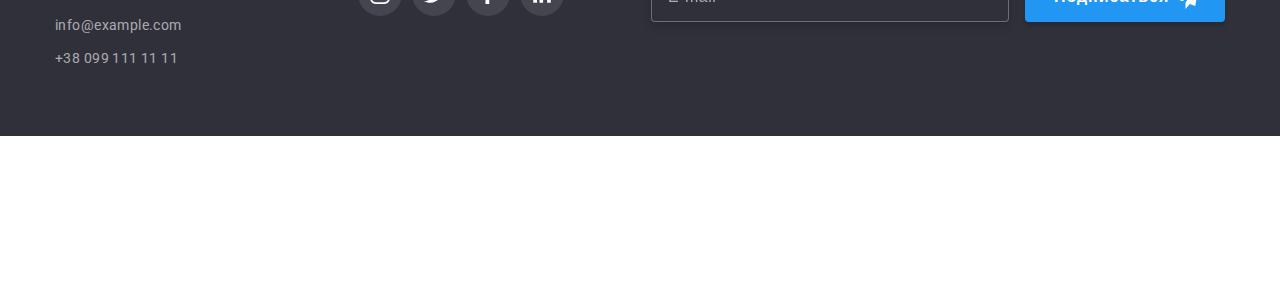
==== commit 7ad5f1cf: "Update portfolio.html" ====
--- a/portfolio.html
+++ b/portfolio.html
@@ -12,27 +12,83 @@
 <body>
     <header class="test head">
         <div class="container head__container">
-            <nav class="head__nav">
-                <a class="head__logo" href="#">Web<span>Studio</span></a>
-            </nav>
-            <div>
-                <ul class="head__type">
-                    <li><a class="head__website" href="./index.html">Студия</a></li>
-                    <li><a class="head__website-link" href="./portfolio.html">Портфолио</a></li>
-                    <li><a class="head__website" href="#">Контакты</a></li>
-                </ul>
-            </div>
-            <div class="head__block">
-                <ul class="head__adress">
-                    <li><a class="head__link" href="mailto:info@devstudio.com">
-                        <svg class="head__svg-icon" width="16" height="12">
-                            <use href="./images/social/svg/symbol-defs.svg#icon-envelope"></use>
-                        </svg>info@devstudio.com</a></li>
-                    <li><a class="head__link" href="tel:+380961111111">
-                        <svg class="head__svg-icon" width="10" height="16">
-                            <use href="./images/social/svg/symbol-defs.svg#icon-smartphone"></use>
-                        </svg>+38 096 111 11 11</a></li>
-                </ul>
+            <div class="main-menu">
+                <nav class="head__nav">
+                    <a class="head__logo" href="#">Web<span>Studio</span></a>
+                </nav>     
+                <div>
+                    <ul class="head__type">
+                        <li><a class="head__website-link" href="./index.html">Студия</a></li>
+                        <li><a class="head__website" href="./portfolio.html">Портфолио</a></li>
+                        <li><a class="head__website" href="#">Контакты</a></li>
+                    </ul>    
+                </div>
+                <div class="head__block">
+                    <ul class="head__adress">
+                        <li><a class="head__link" href="mailto:info@devstudio.com">
+                            <svg class="head__svg-icon" width="16" height="12">
+                                <use href="./images/social/svg/symbol-defs.svg#icon-envelope"></use>
+                            </svg>
+                            info@devstudio.com</a></li>
+                        <li><a class="head__link" href="tel:+380961111111">
+                            <svg class="head__svg-icon" width="10" height="16">
+                                <use href="./images/social/svg/symbol-defs.svg#icon-smartphone"></use>
+                            </svg>
+                            +38 096 111 11 11</a></li>
+                    </ul>
+                </div>
+            </div>
+            <div class="mobile-menu">
+                <div class="mobile-logo">
+                    <a class="mobile-menu__logo" href="#">Web<span>Studio</span></a>
+                </div>
+                <button type="button" class="mobile-menu__btn" aria-expanded="false" data-menu-button>
+                    <svg class="mobile-menu__icon">
+                        <use class="mobile-menu__open" width="40px" height="40px" href="./images/social/svg/symbol-defs.svg#mobile-menu"></use>
+                        <use class="mobile-menu__close" width="18px" height="18px" href="./images/social/svg/symbol-defs.svg#mobile-close"></use>
+                    </svg>
+                </button>
+                <div class="mobile-menu__block" data-menu>
+                    <nav class="mobile-menu__nav">
+                        <ul>
+                            <li class="mobile-menu__item">
+                                <a class="mobile-menu__pg mobile-menu__fst" href="./index.html">Студия</a>
+                            </li>
+                            <li class="mobile-menu__item">
+                                <a class="mobile-menu__pg" href="./portfolio.html">Портфолио</a>
+                            </li>
+                            <li class="mobile-menu__item">
+                                <a class="mobile-menu__pg" href="#">Контакты</a>
+                            </li>
+                        </ul>
+                    </nav>
+                    <div class="mobile-menu__contacts">
+                        <div class="mobile-contact">
+                            <ul class="mobile-contact__adress">
+                                <li><a class="mobile-contact__link mobile-contact__link--grey" href="mailto:info@devstudio.com">
+                                    info@devstudio.com</a></li>
+                                <li><a class="mobile-contact__link mobile-contact__link--blue" href="tel:+380961111111">
+                                    +38 096 111 11 11</a></li>
+                            </ul>
+                        </div>
+                        <div class="mobile-social">
+                            <ul class="mobile-menu__list">
+                                <li class="mobile-menu__social">
+                                    <a href="#" class="mobile-menu__link">Instagram</a>
+                                </li>
+                                <li class="mobile-menu__social">
+                                    <a href="#" class="mobile-menu__link">Twitter</a>
+                                </li>
+                                <li class="mobile-menu__social">
+                                    <a href="#" class="mobile-menu__link">Facebook</a>
+                                </li>
+                                <li class="mobile-menu__social">
+                                    <a href="#" class="mobile-menu__link">Linkedin</a>
+                                </li>
+                            </ul>
+                        </div>
+                    </div>
+                </div>
             </div>
         </div>
     </header>
--- a/css/main.css
+++ b/css/main.css
@@ -3,6 +3,10 @@
   color: black;
   margin: 0;
   padding: 0;
+}
+
+body body.is-open {
+  overflow: hidden;
 }
 
 p {
@@ -117,9 +121,23 @@
 }
 
 .test .container {
-  display: flex;
   align-items: center;
   justify-content: space-between;
+}
+
+.main-menu {
+  display: none;
+}
+
+@media screen and (min-width: 768px) {
+  .main-menu {
+    display: flex;
+    align-items: center;
+    justify-content: space-between;
+    color: #212121;
+    width: 100%;
+    height: 80px;
+  }
 }
 
 .head__nav {
@@ -144,6 +162,17 @@
 }
 
 .head__logo span {
+  color: black;
+}
+
+.mobile-menu__logo {
+  font-weight: 700;
+  font-size: 26px;
+  line-height: 1.19;
+  color: #2196F3;
+}
+
+.mobile-menu__logo span {
   color: black;
 }
 
@@ -217,6 +246,92 @@
 
 .head__website:focus {
   color: #2196F3;
+}
+
+.mobile-menu {
+  display: flex;
+  justify-content: space-between;
+  align-items: center;
+  height: 80px;
+}
+
+@media screen and (min-width: 768px) {
+  .mobile-menu {
+    display: none;
+  }
+}
+
+.mobile-menu__icon body.modal-open {
+  display: none;
+}
+
+.mobile-menu__icon {
+  width: 40px;
+  height: 40px;
+}
+
+.mobile-menu__block {
+  display: none;
+  position: absolute;
+  top: 0;
+  left: 0;
+  width: 100%;
+  height: 100vh;
+  overflow-y: scroll;
+  background-color: white;
+  padding: 40px 0 48px 40px;
+}
+
+.mobile-menu__block.is-open {
+  display: flex;
+  flex-direction: column;
+  justify-content: space-between;
+  z-index: 99;
+}
+
+.mobile-menu__nav {
+  font-size: 40px;
+  line-height: 1.17;
+  letter-spacing: 0.02em;
+}
+
+.mobile-menu__item:not(:last-child) {
+  margin-bottom: 32px;
+}
+
+.mobile-menu__pg {
+  display: inline-flex;
+  color: #212121;
+  transition: 250ms cubic-bezier(0.4, 0, 0.2, 1);
+  font-family: 'Roboto', sans-serif;
+}
+
+.mobile-menu__fst {
+  display: block;
+  color: #2196f3;
+}
+
+.mobile-menu__list {
+  display: flex;
+  flex-direction: row;
+  flex-wrap: wrap;
+}
+
+@media screen and (max-width: 445px) {
+  .mobile-menu__list {
+    align-content: center;
+  }
+}
+
+.mobile-menu__link {
+  text-decoration: none;
+  color: #2196f3;
+}
+
+@media screen and (max-width: 767px) {
+  .mobile-contact {
+    margin-bottom: 64px;
+  }
 }
 
 .head__block {
@@ -302,6 +417,70 @@
   margin-right: 10px;
 }
 
+.mobile-contact__adress {
+  display: flex;
+  flex-direction: column-reverse;
+}
+
+@media screen and (min-width: 480px) and (max-width: 1199px) {
+  .mobile-contact__adress li:not(:first-child) {
+    margin-bottom: 32px;
+  }
+}
+
+.mobile-contact__link {
+  font-family: 'Roboto', sans-serif;
+}
+
+.mobile-contact__link--blue {
+  font-size: 34px;
+  line-height: 1.17;
+  letter-spacing: 0.02em;
+  color: #2196F3;
+}
+
+.mobile-contact__link--grey {
+  font-size: 24px;
+  line-height: 1.16;
+  letter-spacing: 0.02em;
+  color: #757575;
+}
+
+.mobile-menu__social {
+  font-weight: 500;
+  font-size: 18px;
+  line-height: 1.22;
+  letter-spacing: 0.02em;
+}
+
+.mobile-menu__social:not(:last-child) {
+  padding-right: 10px;
+  border-right: 1px solid rgba(33, 33, 33, 0.2);
+}
+
+.mobile-menu__social:not(:first-child) {
+  padding-left: 10px;
+}
+
+@media screen and (max-width: 445px) {
+  .mobile-menu__social {
+    font-size: 14px;
+    flex-basis: calc(100% / 2);
+    display: flex;
+    margin-bottom: 10px;
+  }
+  .mobile-menu__social:not(:last-child) {
+    padding-right: 0px;
+    border-right: none;
+  }
+  .mobile-menu__social:not(:first-child) {
+    padding-left: 0px;
+  }
+  .mobile-menu__social:nth-last-child(-n+2) {
+    margin-bottom: 0;
+  }
+}
+
 .foot__modern {
   display: flex;
   justify-content: space-evenly;
@@ -374,6 +553,31 @@
 
 .footer__social-size:focus {
   background-color: #2196F3;
+}
+
+.mobile-menu__btn {
+  display: inline-flex;
+  margin: 0;
+  padding: 0;
+  border: none;
+  z-index: 100;
+  width: 40px;
+  height: 40px;
+  background-color: transparent;
+  transition: opacity 250ms cubic-bezier(0.4, 0, 0.2, 1);
+}
+
+.mobile-menu__btn .mobile-menu__close {
+  display: none;
+}
+
+.mobile-menu__btn.is-open .mobile-menu__close {
+  position: fixed;
+  display: block;
+}
+
+.mobile-menu__btn.is-open .mobile-menu__open {
+  display: none;
 }
 
 .btn {
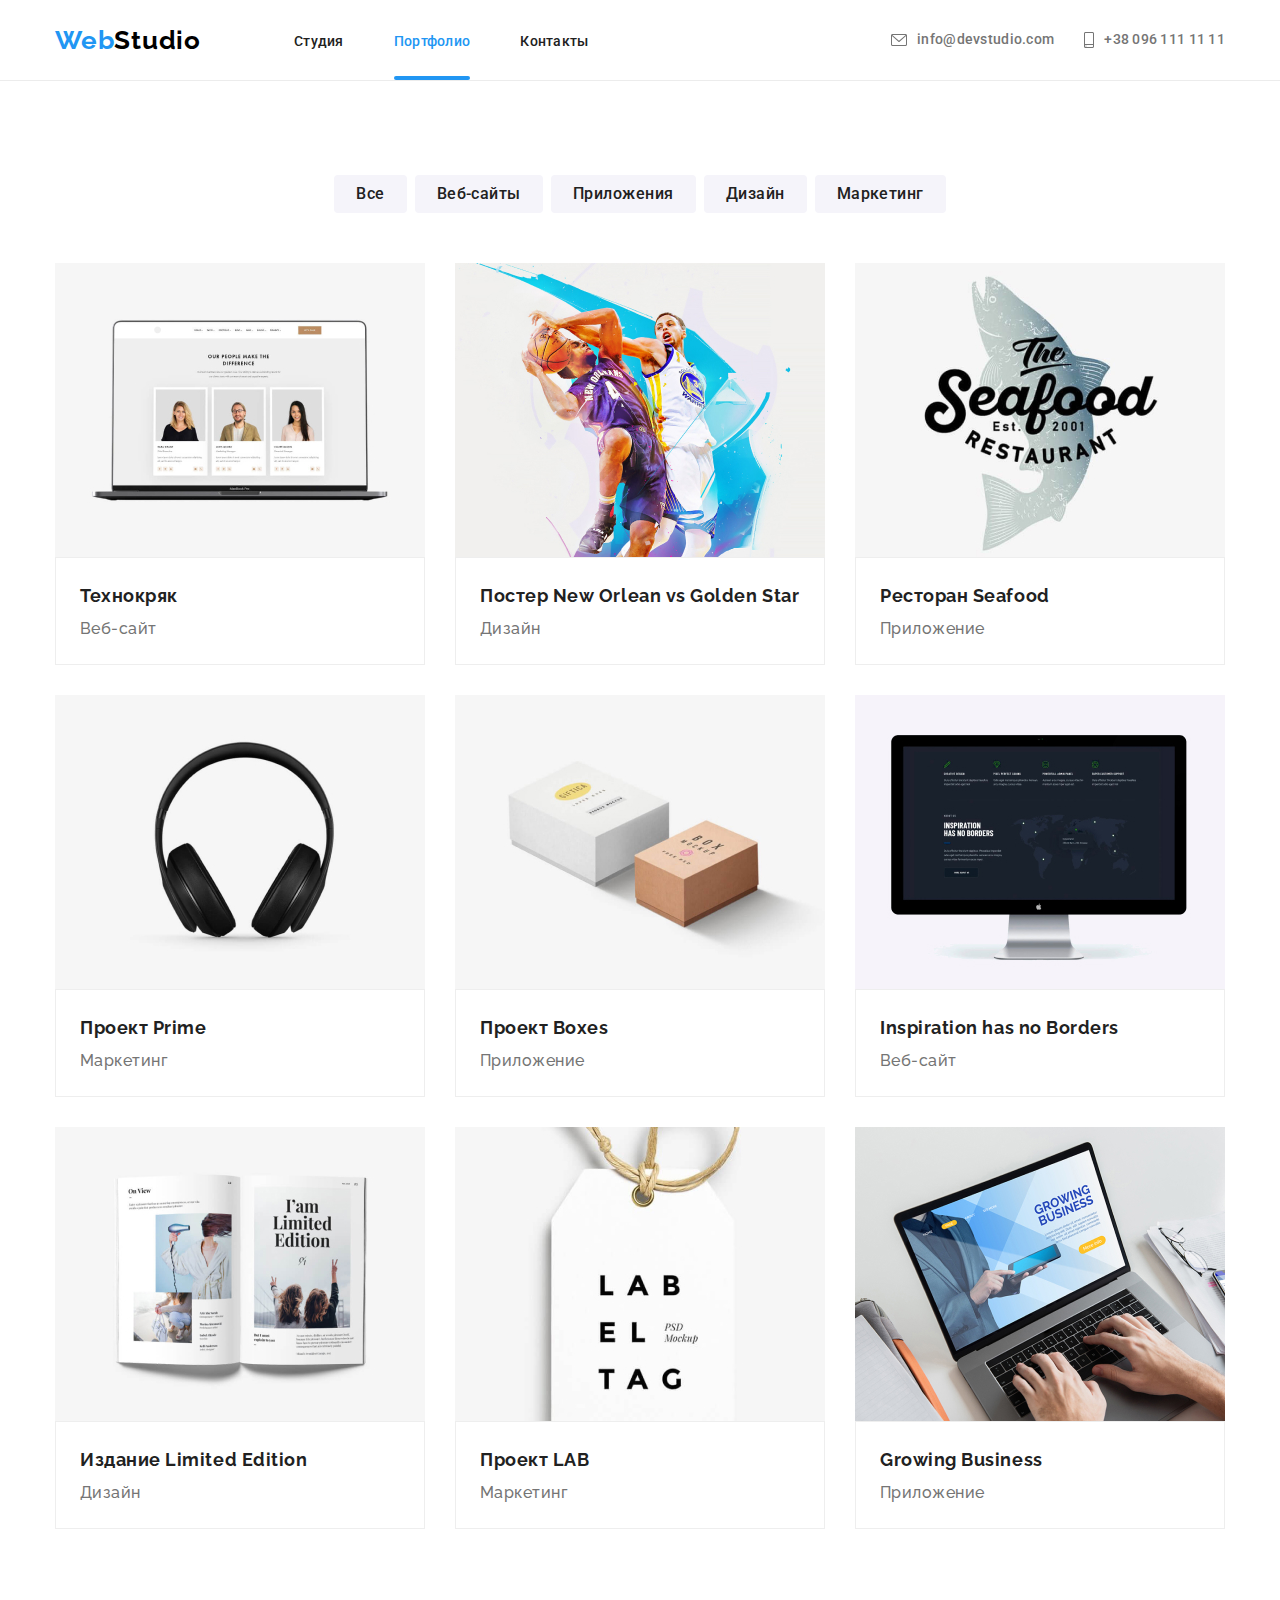
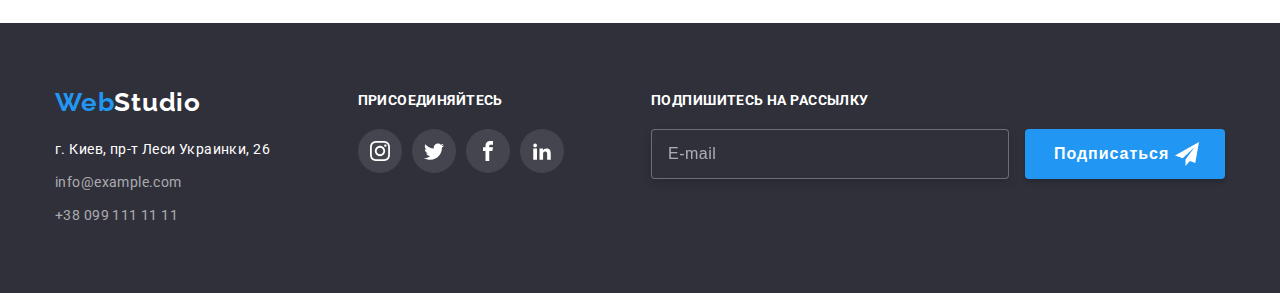
==== commit 6189f588: "Update portfolio.html" ====
--- a/portfolio.html
+++ b/portfolio.html
@@ -18,8 +18,8 @@
                 </nav>     
                 <div>
                     <ul class="head__type">
-                        <li><a class="head__website-link" href="./index.html">Студия</a></li>
-                        <li><a class="head__website" href="./portfolio.html">Портфолио</a></li>
+                        <li><a class="head__website" href="./index.html">Студия</a></li>
+                        <li><a class="head__website-link" href="./portfolio.html">Портфолио</a></li>
                         <li><a class="head__website" href="#">Контакты</a></li>
                     </ul>    
                 </div>
@@ -44,7 +44,7 @@
                 </div>
                 <button type="button" class="mobile-menu__btn" aria-expanded="false" data-menu-button>
                     <svg class="mobile-menu__icon">
-                        <use class="mobile-menu__open" width="40px" height="40px" href="./images/social/svg/symbol-defs.svg#mobile-menu"></use>
+                        <use class="mobile-menu__open" width="40px" height="40px" href="./images/social/svg/symbol-defs.svg#mobile-open"></use>
                         <use class="mobile-menu__close" width="18px" height="18px" href="./images/social/svg/symbol-defs.svg#mobile-close"></use>
                     </svg>
                 </button>
@@ -52,10 +52,10 @@
                     <nav class="mobile-menu__nav">
                         <ul>
                             <li class="mobile-menu__item">
-                                <a class="mobile-menu__pg mobile-menu__fst" href="./index.html">Студия</a>
+                                <a class="mobile-menu__pg" href="./index.html">Студия</a>
                             </li>
                             <li class="mobile-menu__item">
-                                <a class="mobile-menu__pg" href="./portfolio.html">Портфолио</a>
+                                <a class="mobile-menu__pg mobile-menu__fst" href="./portfolio.html">Портфолио</a>
                             </li>
                             <li class="mobile-menu__item">
                                 <a class="mobile-menu__pg" href="#">Контакты</a>
